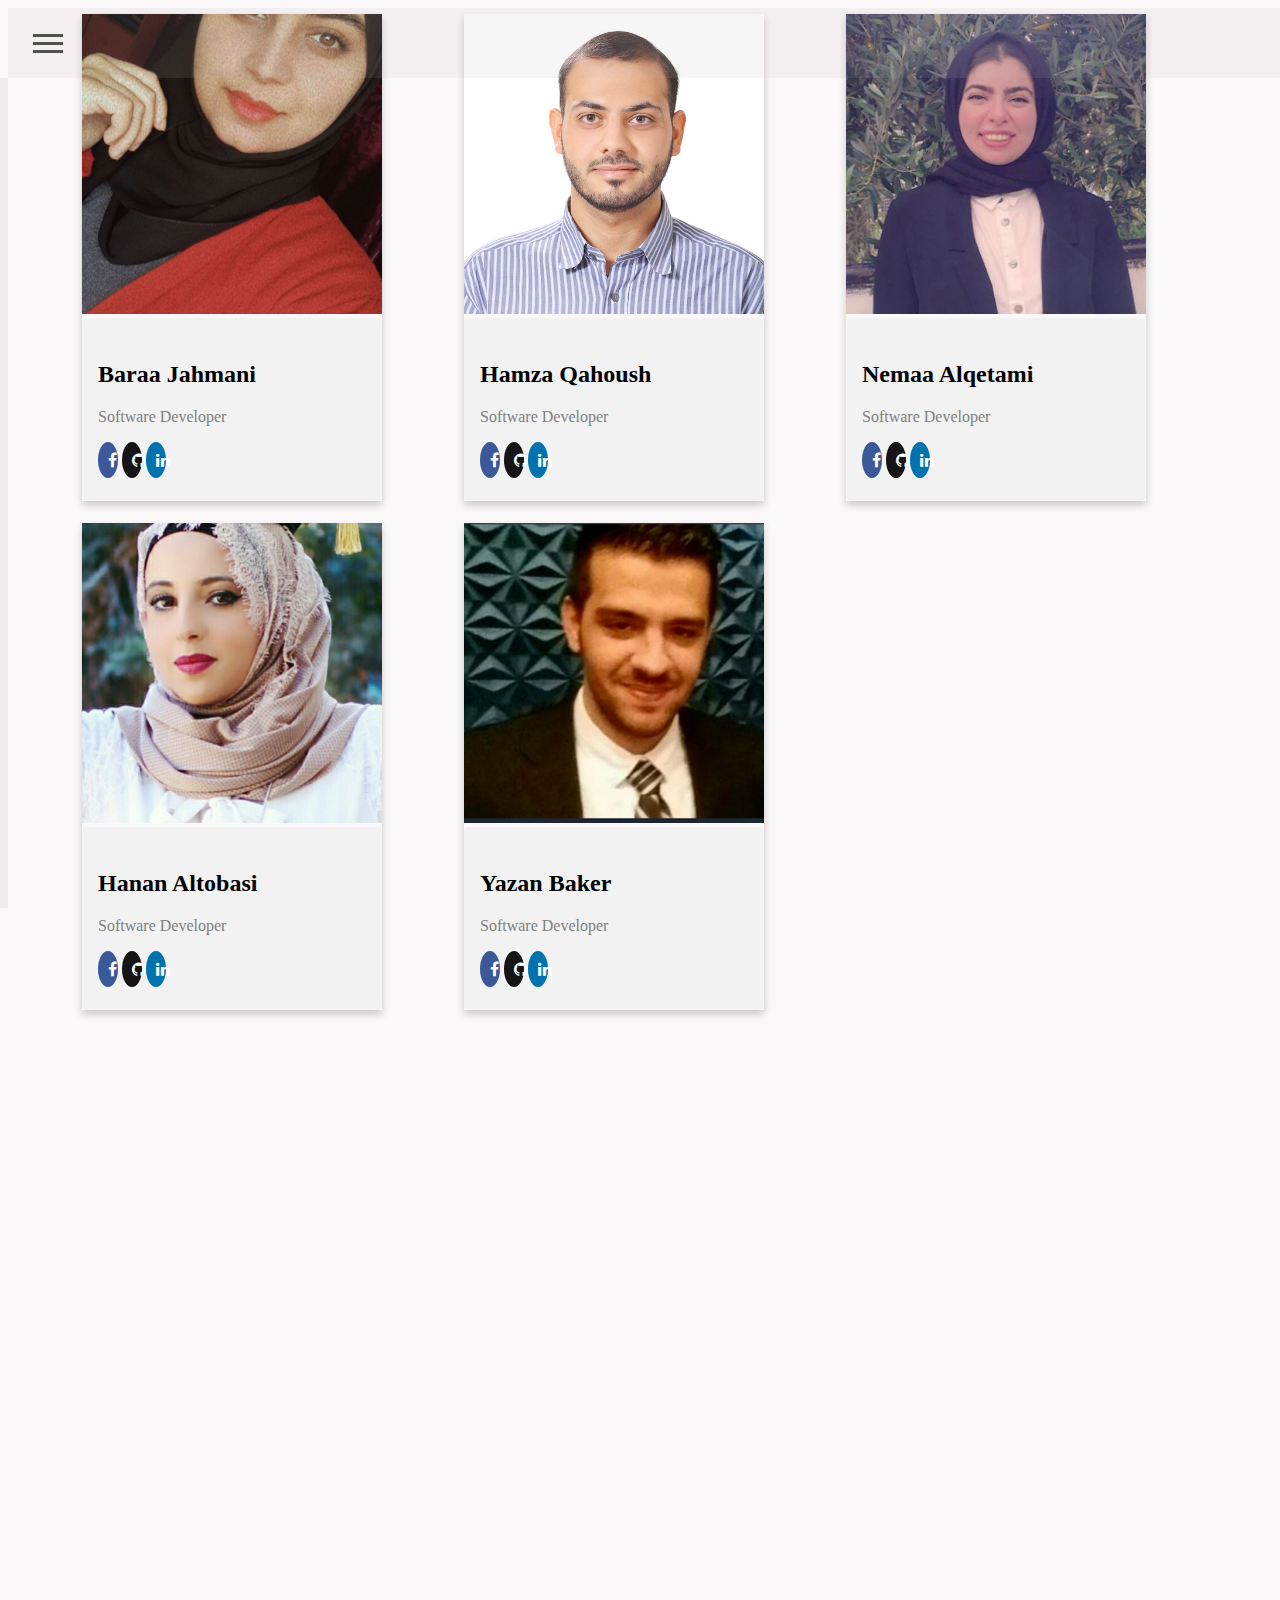
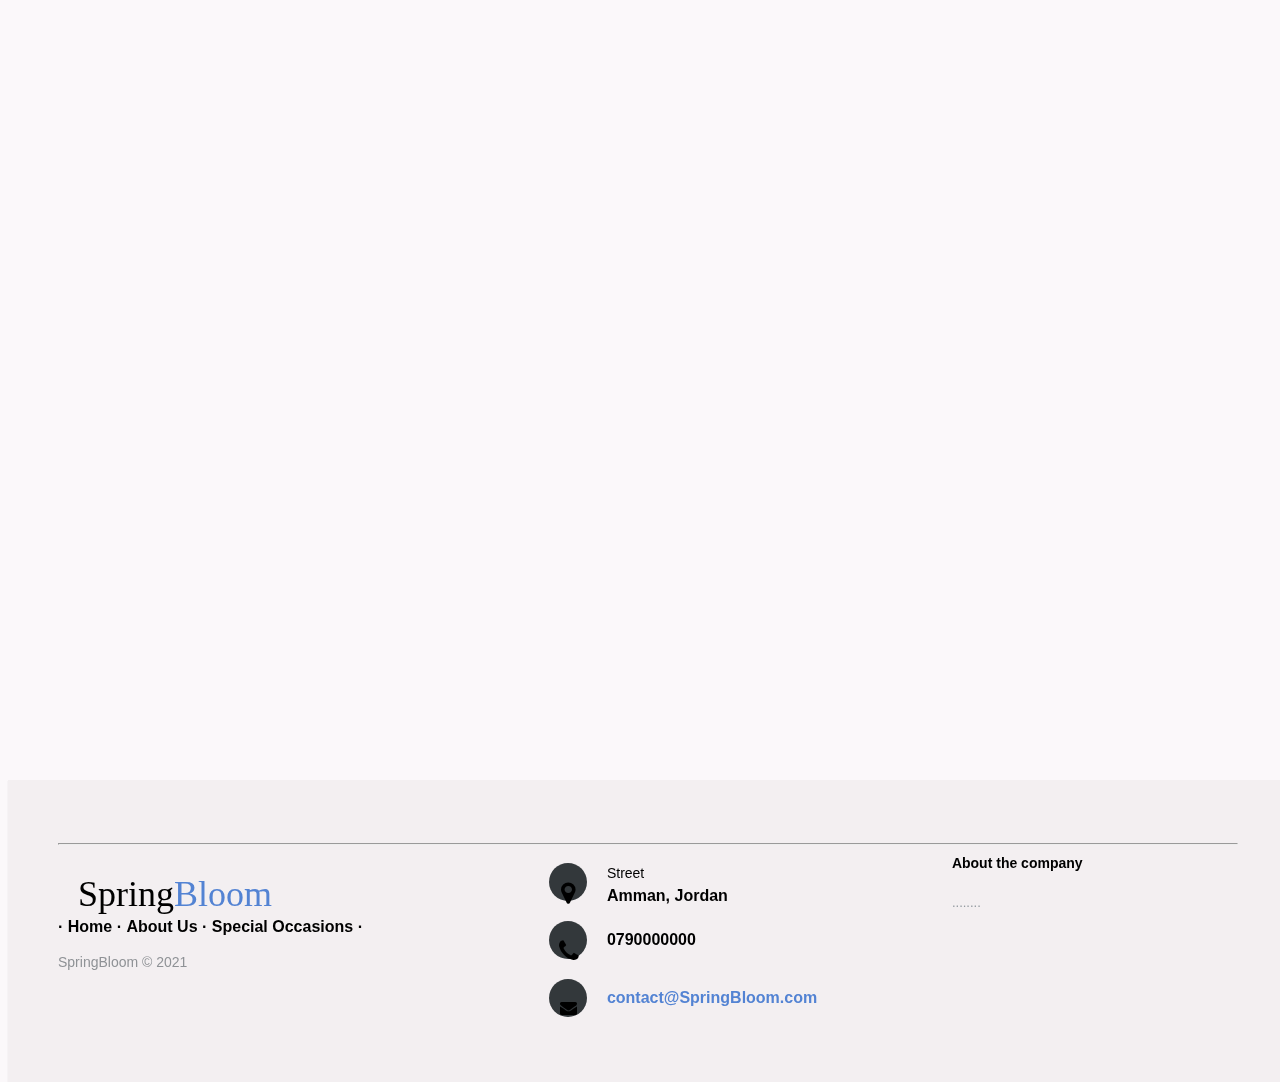
==== aboutUs.html @ 68da318e "aboutus" ====
<!DOCTYPE html>
<html lang="en">
<head>
    <meta charset="UTF-8">
    <meta http-equiv="X-UA-Compatible" content="IE=edge">
    <meta name="viewport" content="width=device-width, initial-scale=1.0">
    <link rel="stylesheet" href="./css/styles.css">
    <link rel="stylesheet" href="https://cdnjs.cloudflare.com/ajax/libs/font-awesome/4.7.0/css/font-awesome.min.css">
    <title>About Us</title>
</head>
<body>
    <header>
        <a href="">
    
      <i class="icon ion-md-cart" > </i><span>Cart</span>
                   
    
        </a>
       
             
           
              
     
                 
               
      
        </header>
        <nav>
    
            <div id="nav-container">
    
                <div class="button" tabindex="0">
                    <span class="icon-bar"></span>
                    <span class="icon-bar"></span>
                    <span class="icon-bar"></span>
                </div>
                <div id="nav-content" tabindex="0">
                    <ul>
                        <li><a href="#">Home</a></li>
                   
                        <li><a href="">About Us</a></li>
                
                        <li><a href="">Special Occasions</a></li>
                        
                        <!-- <li><a href="">Cart</a></li> -->
                      
                        <li class="small"><a href="">SignUp</a><a href="">LogIn</a></li>
                    </ul>
                </div>
    
        </nav>


     
    

    <div class="row">
        <div class="column">
          <div class="card">
            <img src="./img/team-1-2.jpg" alt="Baraa Jahmani" style="width:100%">
            <div class="container">
              <h2>Baraa Jahmani</h2>
              <p class="title">Software Developer</p>
              <a href="#" class="fa fa-facebook"></a>
              <a href="https://github.com/baraarami" class="fa fa-github"></a>
              <a href="#" class="fa fa-linkedin"></a>
            </div>
          </div>
        </div>
      
        <div class="column">
          <div class="card">
            <img src="/img/team-1-1.jpg" alt="Hamza Qahoush" style="width:100%">
            <div class="container">
              <h2>Hamza Qahoush</h2>
              <p class="title">Software Developer</p>
              <a href="#" class="fa fa-facebook"></a>
              <a href="https://github.com/HamzaQahoush" class="fa fa-github"></a>
              <a href="https://www.linkedin.com/in/hamza-qahoush-369489113/" class="fa fa-linkedin"></a>
            </div>
          </div>
        </div>
      
        <div class="column">
          <div class="card">
            <img src="./img/team-1-3.jpg" alt="Nemaa Alqetami" style="width:100%">
            <div class="container">
              <h2>Nemaa Alqetami</h2>
              <p class="title">Software Developer</p>
              <a href="#" class="fa fa-facebook"></a>
              <a href="https://github.com/nemaaalqetami" class="fa fa-github"></a>
              <a href="#" class="fa fa-linkedin"></a>
            </div>
          </div>
        </div>
      </div>
      <div class="column">
        <div class="card">
          <img src="./img/team-1-4.jpg" alt="Hanan Altobasi" style="width:100%">
          <div class="container">
            <h2>Hanan Altobasi</h2>
            <p class="title">Software Developer</p>
            <a href="#" class="fa fa-facebook"></a>
            <a href="https://github.com/HananAltobasi" class="fa fa-github"></a>
            <a href="#" class="fa fa-linkedin"></a>
          </div>
        </div>
      </div>
    </div>
    <div class="column">
        <div class="card">
          <img src="./img/yzn.png" alt="Yazan Baker" style="width:100%">
          <div class="container">
            <h2>Yazan Baker</h2>
            <p class="title">Software Developer</p>
            <a href="#" class="fa fa-facebook"></a>
            <a href="https://github.com/yazanbaker94" class="fa fa-github"></a>
            <a href="#" class="fa fa-linkedin"></a>
          </div>
        </div>
      </div>
    </div>





</body>



<footer class="footer-distributed">
    <hr>
    <div class="footer-left">

        <h3>Spring<span>Bloom</span></h3>

        <p class="footer-links">
            ·
            <a href="#">Home</a>
            ·
            <a href="">About Us</a>
            ·
            <a href="#">Special Occasions</a>
            ·
            <!-- <a href="#">Cart</a> -->


        </p>

        <p class="footer-company-name">SpringBloom &copy; 2021</p>
    </div>

    <div class="footer-center">

        <div>
            <i class="fa fa-map-marker"></i>
            <p><span>Street</span> Amman, Jordan</p>
        </div>

        <div>
            <i class="fa fa-phone"></i>
            <p>0790000000</p>
        </div>

        <div>
            <i class="fa fa-envelope"></i>
            <p><a href="mailto:support@company.com">contact@SpringBloom.com</a></p>
        </div>

    </div>

    <div class="footer-right">

        <p class="footer-company-about">
            <span>About the company</span>
        ........
        </p>
    
    
    </div>

 </footer> 
<script src="./js/app.js"></script>
</html>
---- css/styles.css ----
/* ---------------------------------------------- start of  CSS in ceremony for sliding images by Hamza   */
*{
    box-sizing: border-box;
}

.slide-container{
margin-left:300px ;
position:relative;

  


}
.slider-images {
  
    height: 500px;
    border: 1px solid black;
    border-radius: 20px;
}


/* ****************************************************************************
Fade out option  */


  .slide-container {
    animation: slide-container ease-out 3s;
    -webkit-animation: slide-container ease-out 3s;
    -moz-animation: slide-container ease-out 3s;
    
  }
  @keyframes slide-container {
    0% {
      opacity:0;
    }
    100% {
      opacity:1;
    }
  }
  
  @-moz-keyframes slide-container {
    0% {
      opacity:1;
    }
    100% {
      opacity:0;
    }
  }
  
  @-webkit-keyframes slide-container {
    0% {
      opacity:0;
    }
    100% {
      opacity:1;
    }
  }
  
 /* ---------------------------------------------- end of  CSS in ceremony for sliding images by Hamza   */


 /* Style inputs */
input[type=text], select, textarea {
    width: 100%;
    padding: 12px;
    border: 1px solid #ccc;
    margin-top: 6px;
    margin-bottom: 16px;
    resize: vertical;
  }
  
  input[type=submit] {
    background-color: #4CAF50;
    color: white;
    padding: 12px 20px;
    border: none;
    cursor: pointer;
  }
  
  input[type=submit]:hover {
    background-color: #45a049;
  }
  
  /* Style the container/contact section */
  .container {
    border-radius: 5px;
    background-color: #f2f2f2;
    padding: 10px;
  }
  
  /* Create two columns that float next to eachother */
  .column {
    float: left;
    width: 50%;
    margin-top: 6px;
    padding: 20px;
  }
  
  /* Clear floats after the columns */
  .row:after {
    content: "";
    display: table;
    clear: both;
  }
  
  /* Responsive layout - when the screen is less than 600px wide, make the two columns stack on top of each other instead of next to each other */
  @media screen and (max-width: 600px) {
    .column, input[type=submit] {
      width: 100%;
      margin-top: 0;
    }
  }

  .imgContact{
      width:580px;
      height: 300px;
      border: 1.5px solid rgb(55, 55, 58);
      border-radius: 20px;
      transition: transform 0.3s ease;
      transform: translateX(0px);
  }
  .imgContact:hover{
    transform: translate(50px ,30px);
  }
=======
#Coverh1{
margin-top: 500px;
margin-left: 50px;
font-size:50px;
font-family: Arial, Helvetica, sans-serif;
}
#CoverP1{
font-size:27px;
margin-left: 90px;
width: 560px;
font-family: cursive;
}
#CoverIgon{
    margin-left:1000px;
    
}
#CoverNav{
    position: relative;
    bottom: 80px;
}
#CoverButton:hover {background-color: #eea5c1;}

#CoverButton{
display: inline-block;
border-radius: 10px;
background-color: #fdfcfb;
border: none;
color: #1a1818;
text-align: center;
font-size: 28px;
padding: 20px;
width: 200px;
transition: all 0.5s;
cursor: pointer;
margin: 5px;
margin-left: 1000px;
position: relative;
bottom:100px ;
}
#CoverButton span{
cursor: pointer;
display: inline-block;
position: relative;
transition: 0.5s;
}
#CoverButton span::after{
content: '\00bb';
position: absolute;
opacity: 0;
top: 0;
right: -20px;
transition: 0.5s;
}
#CoverButton:hover span{
padding-right: 25px;
}
#CoverButton:hover span:after{
opacity: 1;
right: 0;
}

*{
    box-sizing: border-box;
   
}
/* 
body{
    background-color: rgb(235, 180, 235);
    margin: 0;
    padding: 0;
    height: 100vh;
    display: flex;
    justify-content: center;
    align-items: center;

} */

/* header and footer */


header {
    display: flex;
    position: fixed;
    width: 100%;
    height: 70px; 
      background-color: rgba(189, 185, 185, 0.12);
    justify-content: center;
    align-items: center;
  }
header a i{
 color:  rgb(83, 80, 80) ;
 display: inline-block;
   
   position: relative;
  left: 740px;
  font-weight: bold;
  
}

header a span{
  color:  rgb(83, 80, 80) ;
 
    
    position: relative;
   left: 690px;
  font-weight: bold;
   
 }
  .mySlides {
      display:none;
    }
 #nav-container {
    position: fixed;
    height: 100vh;
    width: 100%;
    pointer-events: none;
  } 
 
  /* #nav-container * {
    visibility: visible;
  } */
  .button {
     position: relative;
    display: flex;
    flex-direction: column;
    justify-content: center;
    height: 70px;
    width: 30px;
    cursor: pointer;
    pointer-events: auto;
    margin-left: 25px;
    

  }
  .icon-bar {
    display: block;
    width: 100%;
    height: 3px;
    background: rgb(83, 80, 80);
    transition: .3s;
  }
  .icon-bar + .icon-bar {
    margin-top: 5px;
  } 
  
  #nav-container:focus-within .button {
    pointer-events: none;
  } 
  #nav-container:focus-within .icon-bar:nth-of-type(1) {
    transform: translate3d(0,8px,0) rotate(45deg);
  } 
  #nav-container:focus-within .icon-bar:nth-of-type(2) {
    opacity: 0;
  }
  #nav-container:focus-within .icon-bar:nth-of-type(3) {
    transform: translate3d(0,-8px,0) rotate(-45deg);
  }
  
  #nav-content {
    margin-top: 70px;
    padding: 20px;
    width: 90%;
    max-width: 300px;
    position: absolute;
    top: 0;
    left: 0;
    height: calc(100% - 70px);
    background: #ececec;
    pointer-events: auto;
    transform: translateX(-100%);
    transition: transform .3s;
    will-change: transform;
    
  }
  
  #nav-content ul {
    height: 100%;
    display: flex;
    flex-direction: column;
    padding: 0;
    list-style: none;
  }
  
  #nav-content li a {
    padding: 10px 5px;
    display: block;
    text-transform: uppercase;
    transition: color .1s;
  }
  
  #nav-content li a:hover {
    color: #BF7497;
  }
  a:link {
    text-decoration: none;
    outline: 0;
  }
  
  a {
    color: currentColor;
    transition: .2s ease-in-out;
  }
 
/* This is for li in the bottom */
   #nav-content li:not(.small) + .small {
    margin-top: 200px;
  }
   
  .small {
    display: flex;
    align-self: center;
  }
  
  .small a {
    font-size: 12px;
    font-weight: 400;
    color: #888;
    margin-left: 15px;
  } 
 
  #nav-container:focus-within #nav-content {
    transform: none;
  }

  

 
   footer{
    position: absolute;
    top: 2300px;
  }
  
  .footer-distributed{
    background-color: rgba(189, 185, 185, 0.12);
    box-shadow: 0 1px 1px 0 rgba(0, 0, 0, 0.12);
    box-sizing: border-box;
    width: 100%;
    text-align: left;
    font: bold 16px sans-serif;
    padding: 55px 50px;
    margin-top: 80px;
  }
   
  .footer-distributed .footer-left,
  .footer-distributed .footer-center,
  .footer-distributed .footer-right{
    display: inline-block;
    vertical-align: top;
  }
   
  .footer-distributed .footer-left{
    width: 40%;
  }
   
  .footer-distributed h3{
    color:  black;
    font: normal 36px 'Cookie', cursive;
    margin: 0;
  }
   
  .footer-distributed h3 span{
    color:  #5383d3;
  }
   
   
  .footer-distributed .footer-links{
    color: black;
    margin: 20px 0 12px;
    padding: 0;
  }
   
  .footer-distributed .footer-links a{
    display:inline-block;
    line-height: 1.8;
    text-decoration: none;
    color:  inherit;
  }
   
  .footer-distributed .footer-company-name{
    color:  #8f9296;
    font-size: 14px;
    font-weight: normal;
    margin: 0;
  }
   
   
  .footer-distributed .footer-center{
    width: 35%;
  }
   
  .footer-distributed .footer-center i{
    background-color:  #33383b;
    color:black;
    font-size: 25px;
    width: 38px;
    height: 38px;
    border-radius: 50%;
    text-align: center;
    line-height: 42px;
    margin: 10px 15px;
    vertical-align: middle;
  }
   
  .footer-distributed .footer-center i.fa-envelope{
    font-size: 17px;
    line-height: 38px;
  }
   
  .footer-distributed .footer-center p{
    display: inline-block;
    color:black;
    vertical-align: middle;
    margin:0;
  }
   
  .footer-distributed .footer-center p span{
    display:block;
    font-weight: normal;
    font-size:14px;
    line-height:2;
  }
   
  .footer-distributed .footer-center p a{
    color:  #5383d3;
    text-decoration: none;;
  }
   
  .footer-distributed .footer-right{
    width: 20%;
  }
   
  .footer-distributed .footer-company-about{
    line-height: 20px;
    color:  #92999f;
    font-size: 13px;
    font-weight: normal;
    margin: 0;
  }
   
  .footer-distributed .footer-company-about span{
    display: block;
    color:  black;
    font-size: 14px;
    font-weight: bold;
    margin-bottom: 20px;
  }
   
   .footer-distributed .footer-icons{
    margin-top: 25px;
  }
    
   .footer-distributed .footer-icons a{
    display: inline-block;
    width: 35px;
    height: 35px;
    cursor: pointer;
    background-color:  #000000;
    border-radius: 2px;
    font-size: 20px;
    color: #ffffff;
    text-align: center;
    line-height: 35px;
    margin-right: 3px;
    margin-bottom: 5px;
  }  
  
   
   @media (max-width: 880px) {
   
    .footer-distributed{
      font: bold 14px sans-serif;
    
    }
   
    .footer-distributed .footer-left,
    .footer-distributed .footer-center,
    .footer-distributed .footer-right{
      display: block;
      width: 100%;
      margin-bottom: 40px;
      text-align: center;
    
    }
   
    .footer-distributed .footer-center i{
      margin-left: 0;
    }
   
   
   } 




/* slider and images  */
body{
    background-color: rgba(250, 246, 248, 0.733);
    
}
.slider{
    width: 1000px;
    overflow: hidden;
    height: 800px;
    width: 70%;
    border-radius: 90px;
    overflow: hidden;
    margin: 0px auto;
    padding:40px;
}

#img1{
    width: 90%;
    height: 800px;
    padding: 40px;

}
#img2{
    width: 80%;
    height: 800px;
   padding: 40px;
}
#img3{
    width: 80%;
    height: 800px;
 padding: 40px;
}
#img4{
    width: 80%;
    height: 600px;
   padding: 40px;
}

.slides{
    width: 500%;
    height: 500px;
    display: flex;
}

.slides input{
    display: none;

}

.slide {
    width: 20%;
    transition: 3s;
}

#imagesection{
 display: inline-block;
}
main image{
    padding: 100px;
    width: 600px;
    margin-top: 30px;
    margin: 0px auto;
    display: inline-block;
    
}
#firstImge{
    width: 500px;
    height: 500px;
    padding: 20px;
}
h3{
    padding: 20px;
    height: 10px;
}
#secImge{
    width: 500px;
    height: 500px;
    padding: 20px;
    position: relative;
    bottom: 650px;
    left: 600px;
}
#p3{
    height: 10px;
    position: relative;
    bottom: 650px;
    left: 600px;
}
.add-cart2 {
    position: relative;
    bottom: 650px;
    left: 600px;
}
#thirdImge{
    width: 500px;
    height: 500px;
    padding: 20px;
    position: relative;
    bottom: 1300px;
    left: 1200px;
}
#p4{
    position: relative;
    bottom: 1300px;
    left: 1200px;
}
.add-cart3{
    position: relative;
    bottom: 1300px;
    left: 1200px;  
}
#fourthImge{
    width: 500px;
    height: 500px;
    padding: 20px;
    position: relative; 
    bottom: 1200px;
}
#p5{
    position: relative; 
    bottom: 1200px;  
}
.add-cart4{
    position: relative; 
    bottom: 1200px;
}
#fivthImge{
    width: 500px;
    height: 500px;
    padding: 20px;
    position: relative; 
    bottom: 1860px;
    left: 600px ;
}
#p6{
    position: relative; 
    bottom: 1860px;
    left: 600px ;
}
.add-cart5{
    position: relative; 
    bottom: 1860px;
    left: 600px ;
}
#sexthImge{
    width: 500px;
    height: 500px;
    padding: 20px;
    position: relative; 
    bottom: 2500px;
    left: 1200px ;
}
#p7{
    position: relative; 
    bottom: 2500px;
    left: 1200px ;
}
.add-cart6{
    position: relative; 
    bottom: 2500px;
    left: 1200px ;
}
.navigation-manual{
position:absolute;
width: 1000px;  /*controle the chick points */
margin-top: -40px;
display: flex;
justify-content: center;
}


.manual-btn{
    border: 5px solid black;
    padding: 7px;
    border-radius: 40px;
    cursor: pointer;
    transition: 1s;
    margin-left: 100px;
    margin-top: 200px;
}

.manual-btn:not(:last-child){
    margin-right: 40px;
}

.manual-btn:hover{
    background-color: white;
    margin-left: 100px;
}

#radio1:checked ~ .first{
    margin-left: 0;
}
#radio2:checked ~ .first{
    margin-left: -20%;
}
#radio3:checked ~ .first{
    margin-left: -40%;
}
#radio4:checked ~ .first{
    margin-left: -60%;
}
#radio5:checked ~ .first{
    margin-left: -80%;
}
#radio6:checked ~ .first{
    margin-left: -100%;
}
#radio7:checked ~ .first{
    margin-left: 0;
}







/* YAZAN PART - THE ABOUT US STYLING */

/* Three columns side by side */
.column {
  float: left;
  width: 25%;
  margin-bottom: 16px;
  margin-left: 66px;
  padding: 0 8px;
}

/* Display the columns below each other instead of side by side on small screens */
@media screen and (max-width: 650px) {
  .column {
    width: 100%;
    display: block;
  }
}

/* Add some shadows to create a card effect */
.card {
  box-shadow: 0 4px 8px 0 rgba(0, 0, 0, 0.2);
}

/* Some left and right padding inside the container */
.container {
  padding: 23px 16px;
}

/* Clear floats */
.container::after, .row::after {
  content: "";
  clear: both;
  display: table;
}

.title {
  color: grey;
}

.fa {
  padding: 10px;
  font-size: 30px;
  width: 20px;
  text-align: center;
  text-decoration: none;
  border-radius: 50%;
}

/* Add a hover effect if you want */
.fa:hover {
  opacity: 0.7;
}

/* Set a specific color for each brand */

/* Facebook */
.fa-facebook {
  background: #3B5998;
  color: white;
}

/* Twitter */
.fa-github {
  background: #161414;
  color: white;
}

.fa-linkedin {
  background: #0072ae;
  color: white;
}
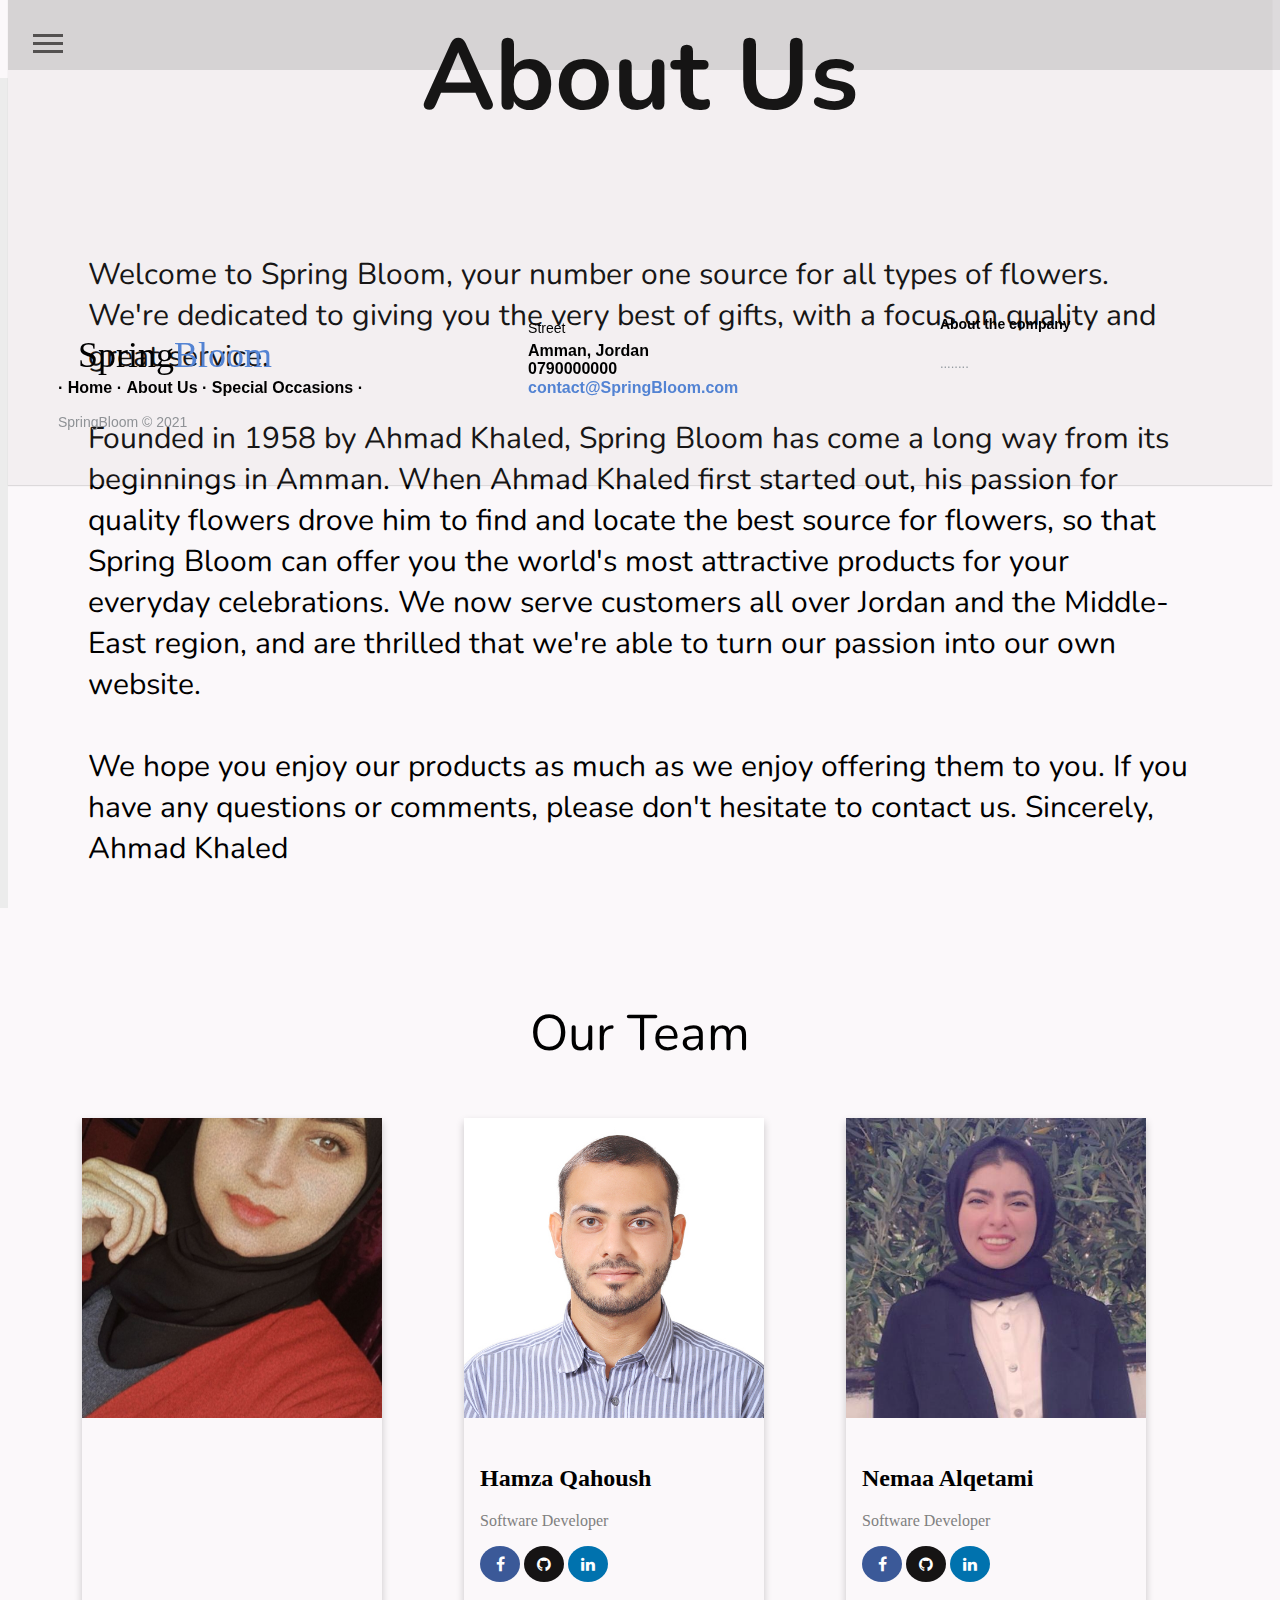
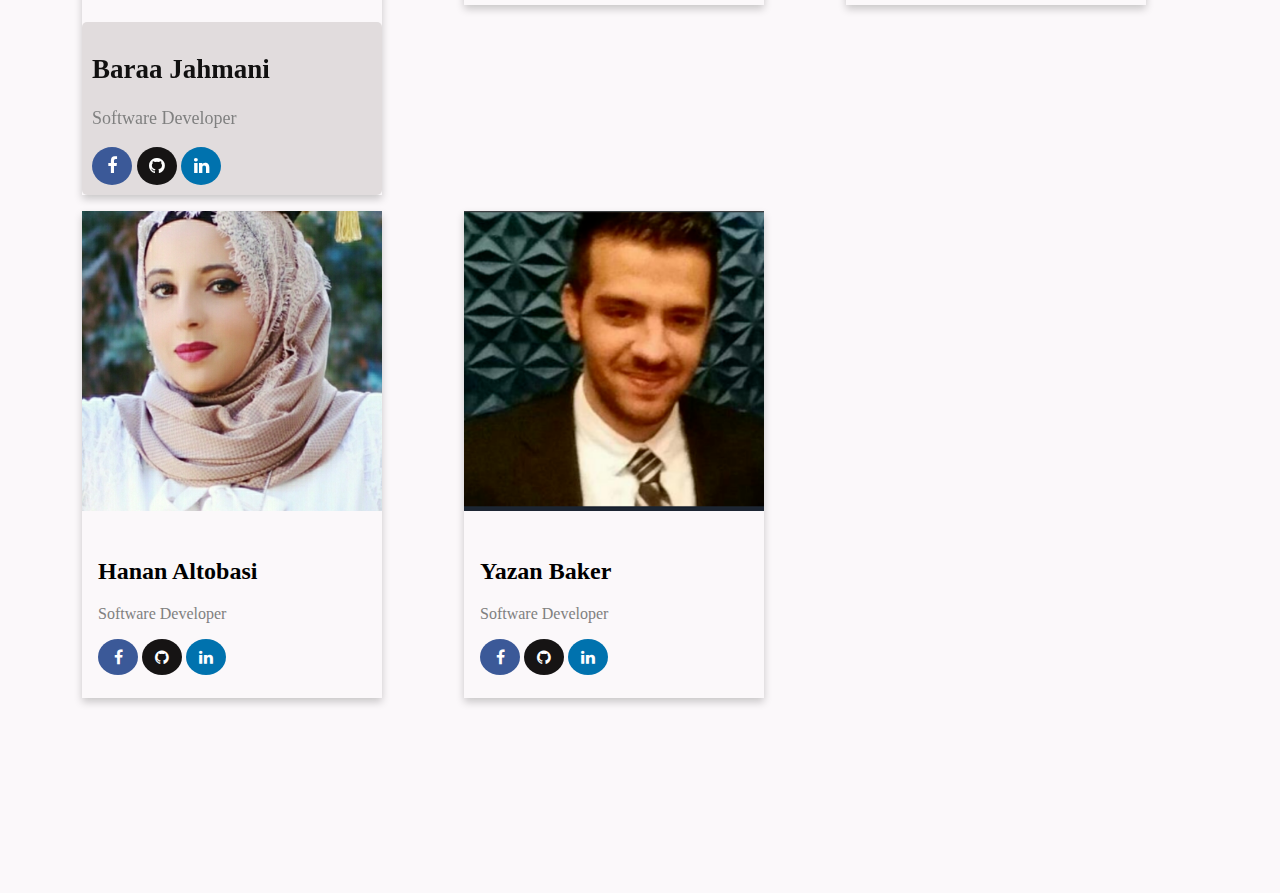
==== commit 419b458d: "fixed ceremony and styles and about us" ====
--- a/aboutUs.html
+++ b/aboutUs.html
@@ -7,24 +7,23 @@
     <link rel="stylesheet" href="./css/styles.css">
     <link rel="stylesheet" href="https://cdnjs.cloudflare.com/ajax/libs/font-awesome/4.7.0/css/font-awesome.min.css">
     <title>About Us</title>
+    <link rel="preconnect" href="https://fonts.gstatic.com">
+    <link href="https://fonts.googleapis.com/css2?family=Nunito:wght@200&family=Syne+Mono&display=swap" rel="stylesheet">
 </head>
-<body>
+ 
+ 
+ 
+<body >
     <header>
         <a href="">
     
-      <i class="icon ion-md-cart" > </i><span>Cart</span>
-                   
+      <i class="icon ion-md-cart" > </i><span>Cart</span>          
     
         </a>
-       
-             
-           
-              
-     
-                 
-               
-      
+ 
         </header>
+        
+        
         <nav>
     
             <div id="nav-container">
@@ -49,18 +48,34 @@
                 </div>
     
         </nav>
-
-
+ 
      
-    
-
-    <div class="row">
-        <div class="column">
-          <div class="card">
+   <section>
+    <h1 id='aboutus-heading' style='font-size: 100px;'>About Us</h1>
+   </section>
+ 
+   <section>
+     <p id='intro-aboutus' style="font-size: 30px;">Welcome to Spring Bloom, your number one source for all types of flowers. We're dedicated to giving you the very best of gifts, with a focus on quality and great service.<br><br>
+ 
+ 
+      Founded in 1958 by Ahmad Khaled, Spring Bloom has come a long way from its beginnings in Amman. When Ahmad Khaled first started out, his passion for quality flowers drove him to find and locate the best source for flowers, so that Spring Bloom can offer you the world's most attractive products for your everyday celebrations. We now serve customers all over Jordan and the Middle-East region, and are thrilled that we're able to turn our passion into our own website.<br><br>
+      
+      
+      We hope you enjoy our products as much as we enjoy offering them to you. If you have any questions or comments, please don't hesitate to contact us.
+      
+      
+      Sincerely,
+      
+      Ahmad Khaled</p>
+   </section>
+   <p id='our-team-heading' style="font-size: 50px;">Our Team</p>
+    <div class="rowYzn">
+        <div class="columnYzn">
+          <div class="cardYzn">
             <img src="./img/team-1-2.jpg" alt="Baraa Jahmani" style="width:100%">
             <div class="container">
               <h2>Baraa Jahmani</h2>
-              <p class="title">Software Developer</p>
+              <p class="titleYzn">Software Developer</p>
               <a href="#" class="fa fa-facebook"></a>
               <a href="https://github.com/baraarami" class="fa fa-github"></a>
               <a href="#" class="fa fa-linkedin"></a>
@@ -68,12 +83,12 @@
           </div>
         </div>
       
-        <div class="column">
-          <div class="card">
+        <div class="columnYzn">
+          <div class="cardYzn">
             <img src="/img/team-1-1.jpg" alt="Hamza Qahoush" style="width:100%">
-            <div class="container">
+            <div class="containerYzn">
               <h2>Hamza Qahoush</h2>
-              <p class="title">Software Developer</p>
+              <p class="titleYzn">Software Developer</p>
               <a href="#" class="fa fa-facebook"></a>
               <a href="https://github.com/HamzaQahoush" class="fa fa-github"></a>
               <a href="https://www.linkedin.com/in/hamza-qahoush-369489113/" class="fa fa-linkedin"></a>
@@ -81,12 +96,12 @@
           </div>
         </div>
       
-        <div class="column">
-          <div class="card">
+        <div class="columnYzn">
+          <div class="cardYzn">
             <img src="./img/team-1-3.jpg" alt="Nemaa Alqetami" style="width:100%">
-            <div class="container">
+            <div class="containerYzn">
               <h2>Nemaa Alqetami</h2>
-              <p class="title">Software Developer</p>
+              <p class="titleYzn">Software Developer</p>
               <a href="#" class="fa fa-facebook"></a>
               <a href="https://github.com/nemaaalqetami" class="fa fa-github"></a>
               <a href="#" class="fa fa-linkedin"></a>
@@ -94,12 +109,12 @@
           </div>
         </div>
       </div>
-      <div class="column">
-        <div class="card">
+      <div class="columnYzn">
+        <div class="cardYzn">
           <img src="./img/team-1-4.jpg" alt="Hanan Altobasi" style="width:100%">
-          <div class="container">
+          <div class="containerYzn">
             <h2>Hanan Altobasi</h2>
-            <p class="title">Software Developer</p>
+            <p class="titleYzn">Software Developer</p>
             <a href="#" class="fa fa-facebook"></a>
             <a href="https://github.com/HananAltobasi" class="fa fa-github"></a>
             <a href="#" class="fa fa-linkedin"></a>
@@ -107,12 +122,12 @@
         </div>
       </div>
     </div>
-    <div class="column">
-        <div class="card">
+    <div class="columnYzn">
+        <div class="cardYzn">
           <img src="./img/yzn.png" alt="Yazan Baker" style="width:100%">
-          <div class="container">
+          <div class="containerYzn">
             <h2>Yazan Baker</h2>
-            <p class="title">Software Developer</p>
+            <p class="titleYzn">Software Developer</p>
             <a href="#" class="fa fa-facebook"></a>
             <a href="https://github.com/yazanbaker94" class="fa fa-github"></a>
             <a href="#" class="fa fa-linkedin"></a>
@@ -120,21 +135,21 @@
         </div>
       </div>
     </div>
-
-
-
-
-
+ 
+ 
+ 
+ 
+ 
 </body>
-
-
-
+ 
+ 
+ 
 <footer class="footer-distributed">
     <hr>
     <div class="footer-left">
-
+ 
         <h3>Spring<span>Bloom</span></h3>
-
+ 
         <p class="footer-links">
             ·
             <a href="#">Home</a>
@@ -144,34 +159,34 @@
             <a href="#">Special Occasions</a>
             ·
             <!-- <a href="#">Cart</a> -->
-
-
+ 
+ 
         </p>
-
+ 
         <p class="footer-company-name">SpringBloom &copy; 2021</p>
     </div>
-
+ 
     <div class="footer-center">
-
+ 
         <div>
-            <i class="fa fa-map-marker"></i>
+         
+ 
             <p><span>Street</span> Amman, Jordan</p>
         </div>
-
+ 
         <div>
-            <i class="fa fa-phone"></i>
-            <p>0790000000</p>
-        </div>
-
+            <p >0790000000</p>
+        </div>
+ 
         <div>
-            <i class="fa fa-envelope"></i>
+           
             <p><a href="mailto:support@company.com">contact@SpringBloom.com</a></p>
         </div>
-
-    </div>
-
+ 
+    </div>
+ 
     <div class="footer-right">
-
+ 
         <p class="footer-company-about">
             <span>About the company</span>
         ........
@@ -179,7 +194,7 @@
     
     
     </div>
-
+ 
  </footer> 
 <script src="./js/app.js"></script>
-</html>+</html>
--- a/css/styles.css
+++ b/css/styles.css
@@ -1,23 +1,29 @@
+
 
 
  /* ---------------------------------------------- start of  CSS in ceremony for sliding images by Hamza   */
-*{
-    box-sizing: border-box;
+
+ *{
+  box-sizing: border-box;
+ 
 }
 
 .slide-container{
-margin-left:300px ;
+margin-left:700px ;
 position:relative;
-
+top: 80px;
   
 
 
 }
 .slider-images {
-  
-    height: 500px;
+  width: 80%;
+    height: 600px;
     border: 1px solid black;
     border-radius: 20px;
+    position: relative;
+    right: 200px;
+    top: 50px;
 }
 
 
@@ -26,6 +32,7 @@
 
 
   .slide-container {
+    top: 30px;
     animation: slide-container ease-out 3s;
     -webkit-animation: slide-container ease-out 3s;
     -moz-animation: slide-container ease-out 3s;
@@ -65,10 +72,13 @@
 input[type=text], select, textarea {
     width: 100%;
     padding: 12px;
-    border: 1px solid #ccc;
+    border: 1px solid rgb(204, 204, 204);
     margin-top: 6px;
     margin-bottom: 16px;
     resize: vertical;
+    color: rgb(85, 15, 15);
+    position: relative;
+    right: 500px;
   }
   
   input[type=submit] {
@@ -77,6 +87,9 @@
     padding: 12px 20px;
     border: none;
     cursor: pointer;
+    position: relative;
+    right: 500px;
+
   }
   
   input[type=submit]:hover {
@@ -86,8 +99,13 @@
   /* Style the container/contact section */
   .container {
     border-radius: 5px;
-    background-color: #f2f2f2;
+    background-color: #d1cccc9f;
     padding: 10px;
+    margin-top: 200px;
+    color: rgb(17, 16, 16);
+    position: relative;
+    font-size: large;
+  
   }
   
   /* Create two columns that float next to eachother */
@@ -96,6 +114,11 @@
     width: 50%;
     margin-top: 6px;
     padding: 20px;
+    position: relative;
+    left: 500px;
+    right: 500px;
+    color:rgb(12, 11, 11);
+  
   }
   
   /* Clear floats after the columns */
@@ -114,108 +137,120 @@
   }
 
   .imgContact{
-      width:580px;
-      height: 300px;
+      width:600px;
+      height: 400px;
       border: 1.5px solid rgb(55, 55, 58);
       border-radius: 20px;
       transition: transform 0.3s ease;
-      transform: translateX(0px);
-  }
-  .imgContact:hover{
+      /* transform: translateX(0px); */
+      position: relative;
+      right: 400px;
+
+  }
+  /* .imgContact:hover{
     transform: translate(50px ,30px);
-  }
-=======
+  } */
+
+/*------------------------------------------- style cover page (part hanan) ------------------------------*/
 #Coverh1{
-margin-top: 500px;
-margin-left: 50px;
-font-size:50px;
-font-family: Arial, Helvetica, sans-serif;
-}
-#CoverP1{
-font-size:27px;
-margin-left: 90px;
-width: 560px;
-font-family: cursive;
-}
-#CoverIgon{
-    margin-left:1000px;
-    
-}
-#CoverNav{
-    position: relative;
-    bottom: 80px;
-}
-#CoverButton:hover {background-color: #eea5c1;}
-
-#CoverButton{
-display: inline-block;
-border-radius: 10px;
-background-color: #fdfcfb;
-border: none;
-color: #1a1818;
-text-align: center;
-font-size: 28px;
-padding: 20px;
-width: 200px;
-transition: all 0.5s;
-cursor: pointer;
-margin: 5px;
-margin-left: 1000px;
-position: relative;
-bottom:100px ;
-}
-#CoverButton span{
-cursor: pointer;
-display: inline-block;
-position: relative;
-transition: 0.5s;
-}
-#CoverButton span::after{
-content: '\00bb';
-position: absolute;
-opacity: 0;
-top: 0;
-right: -20px;
-transition: 0.5s;
-}
-#CoverButton:hover span{
-padding-right: 25px;
-}
-#CoverButton:hover span:after{
-opacity: 1;
-right: 0;
-}
-
-*{
-    box-sizing: border-box;
-   
-}
-/* 
-body{
-    background-color: rgb(235, 180, 235);
-    margin: 0;
-    padding: 0;
-    height: 100vh;
-    display: flex;
-    justify-content: center;
-    align-items: center;
-
-} */
-
-/* header and footer */
-
+  margin-top: 500px;
+  margin-left: 50px;
+  font-size:55px;
+  text-shadow: 0 0 3px #f87b7b, 0 0 5px #fa515f, 0 0 5px #a8a8df;
+  font-family: 'Zilla Slab', serif;
+  }
+  #CoverP1{
+  font-size:30px;
+  margin-left: 90px;
+  width: 560px;
+  font-family: 'Berkshire Swash', cursive;
+  position: relative;
+  top:30px ;
+  text-shadow: 0 0 3px #f7afaf, 0 0 5px #a8a8df;
+  }
+  #CoverIgon{
+      margin-left:1035px;
+      
+  }
+  #CoverNav{
+      position: relative;
+      bottom: 80px;
+  }
+  #CoverButton:hover {background-color: #eea5c1;}
+  #CoverButton{
+  display: inline-block;
+  border-radius: 10px;
+  background-color: #fdfcfb;
+  border: none;
+  color: #1a1818;
+  text-align: center;
+  font-size: 28px;
+  padding: 20px;
+  width: 200px;
+  transition: all 0.5s;
+  cursor: pointer;
+  margin: 5px;
+  margin-left: 1000px;
+  position: relative;
+  bottom:100px ;
+  text-shadow: 2px 2px 5px red;
+  font-family: 'Zilla Slab', serif;
+  }
+  #CoverButton span{
+  cursor: pointer;
+  display: inline-block;
+  position: relative;
+  transition: 0.5s;
+  }
+  #CoverButton span::after{
+  content: '\00bb';
+  position: absolute;
+  opacity: 0;
+  top: 0;
+  right: -20px;
+  transition: 0.5s;
+  }
+  #CoverButton:hover span{
+  padding-right: 25px;
+  }
+  #CoverButton:hover span:after{
+  opacity: 1;
+  right: 0;
+  }
+  /* end style cover page (part hanan)*/
+
+
+
+/*---------------------------------- Nema'a part - header and footer ------------------------------*/
+
+
+
+.headerlogo{
+  color:  black;
+  font: normal 36px 'Cookie', cursive;
+  margin: 0;
+  position: relative;
+  right: 700px;
+  bottom: 30px;
+}
+.headerlogo span{
+  color:  #5383d3;
+}
 
 header {
+  z-index: 9;
+  top: 0;
     display: flex;
     position: fixed;
     width: 100%;
     height: 70px; 
-      background-color: rgba(189, 185, 185, 0.12);
+      background-color: rgba(5, 5, 5, 0.12);
     justify-content: center;
     align-items: center;
+    overflow:hidden;
   }
 header a i{
- color:  rgb(83, 80, 80) ;
+ color:  rgb(36, 34, 34) ;
  display: inline-block;
    
    position: relative;
@@ -225,7 +260,7 @@
 }
 
 header a span{
-  color:  rgb(83, 80, 80) ;
+  color:  rgb(31, 29, 29) ;
  
     
     position: relative;
@@ -352,172 +387,9 @@
   
 
  
-   footer{
-    position: absolute;
-    top: 2300px;
-  }
-  
-  .footer-distributed{
-    background-color: rgba(189, 185, 185, 0.12);
-    box-shadow: 0 1px 1px 0 rgba(0, 0, 0, 0.12);
-    box-sizing: border-box;
-    width: 100%;
-    text-align: left;
-    font: bold 16px sans-serif;
-    padding: 55px 50px;
-    margin-top: 80px;
-  }
-   
-  .footer-distributed .footer-left,
-  .footer-distributed .footer-center,
-  .footer-distributed .footer-right{
-    display: inline-block;
-    vertical-align: top;
-  }
-   
-  .footer-distributed .footer-left{
-    width: 40%;
-  }
-   
-  .footer-distributed h3{
-    color:  black;
-    font: normal 36px 'Cookie', cursive;
-    margin: 0;
-  }
-   
-  .footer-distributed h3 span{
-    color:  #5383d3;
-  }
-   
-   
-  .footer-distributed .footer-links{
-    color: black;
-    margin: 20px 0 12px;
-    padding: 0;
-  }
-   
-  .footer-distributed .footer-links a{
-    display:inline-block;
-    line-height: 1.8;
-    text-decoration: none;
-    color:  inherit;
-  }
-   
-  .footer-distributed .footer-company-name{
-    color:  #8f9296;
-    font-size: 14px;
-    font-weight: normal;
-    margin: 0;
-  }
-   
-   
-  .footer-distributed .footer-center{
-    width: 35%;
-  }
-   
-  .footer-distributed .footer-center i{
-    background-color:  #33383b;
-    color:black;
-    font-size: 25px;
-    width: 38px;
-    height: 38px;
-    border-radius: 50%;
-    text-align: center;
-    line-height: 42px;
-    margin: 10px 15px;
-    vertical-align: middle;
-  }
-   
-  .footer-distributed .footer-center i.fa-envelope{
-    font-size: 17px;
-    line-height: 38px;
-  }
-   
-  .footer-distributed .footer-center p{
-    display: inline-block;
-    color:black;
-    vertical-align: middle;
-    margin:0;
-  }
-   
-  .footer-distributed .footer-center p span{
-    display:block;
-    font-weight: normal;
-    font-size:14px;
-    line-height:2;
-  }
-   
-  .footer-distributed .footer-center p a{
-    color:  #5383d3;
-    text-decoration: none;;
-  }
-   
-  .footer-distributed .footer-right{
-    width: 20%;
-  }
-   
-  .footer-distributed .footer-company-about{
-    line-height: 20px;
-    color:  #92999f;
-    font-size: 13px;
-    font-weight: normal;
-    margin: 0;
-  }
-   
-  .footer-distributed .footer-company-about span{
-    display: block;
-    color:  black;
-    font-size: 14px;
-    font-weight: bold;
-    margin-bottom: 20px;
-  }
-   
-   .footer-distributed .footer-icons{
-    margin-top: 25px;
-  }
-    
-   .footer-distributed .footer-icons a{
-    display: inline-block;
-    width: 35px;
-    height: 35px;
-    cursor: pointer;
-    background-color:  #000000;
-    border-radius: 2px;
-    font-size: 20px;
-    color: #ffffff;
-    text-align: center;
-    line-height: 35px;
-    margin-right: 3px;
-    margin-bottom: 5px;
-  }  
-  
-   
-   @media (max-width: 880px) {
-   
-    .footer-distributed{
-      font: bold 14px sans-serif;
-    
-    }
-   
-    .footer-distributed .footer-left,
-    .footer-distributed .footer-center,
-    .footer-distributed .footer-right{
-      display: block;
-      width: 100%;
-      margin-bottom: 40px;
-      text-align: center;
-    
-    }
-   
-    .footer-distributed .footer-center i{
-      margin-left: 0;
-    }
-   
-   
-   } 
-
-
-
+
+
+/* ------------------------------ Bara'a part = THE HOME PAGE STAYL----------------------- */
 
 /* slider and images  */
 body{
@@ -527,34 +399,60 @@
 .slider{
     width: 1000px;
     overflow: hidden;
-    height: 800px;
-    width: 70%;
-    border-radius: 90px;
+    height: 700px;
+    width: 80%;
+    border-radius: 50px;
     overflow: hidden;
     margin: 0px auto;
     padding:40px;
+    /* background-color: #ecdddd; */
+    position: relative;
+    top: 100px;
+   
 }
 
 #img1{
-    width: 90%;
-    height: 800px;
-    padding: 40px;
-
+    width: 80%;
+    height: 630px;
+    padding: 10px;
+    position: relative;
+    left: 150px;
+    border-radius: 40px ;
+    border: solid #e67c85 10px ;
+    box-shadow: 0 10px 10px 0 rgba(230, 111, 170, 0.993);
 }
 #img2{
     width: 80%;
-    height: 800px;
+    height: 620px;
    padding: 40px;
+   position: relative;
+   top: 7px;
+   left: 150px;
+   border-radius: 40px ;
+   border: solid #e67c85 10px ;
+   box-shadow: 0 10px 10px 0 rgba(230, 111, 170, 0.993);
 }
 #img3{
     width: 80%;
-    height: 800px;
+    height: 620px;
  padding: 40px;
+ position: relative;
+ top: 10px;
+ left: 150px;
+ border-radius: 40px ;
+ border: solid #e67c85 10px ;
+ box-shadow: 0 10px 10px 0 rgba(230, 111, 170, 0.993);
 }
 #img4{
     width: 80%;
-    height: 600px;
+    height: 620px;
    padding: 40px;
+   position: relative;
+  top: 10px;
+   left: 150px;
+   border-radius: 40px ;
+   border: solid #e67c85 10px ;
+   box-shadow: 0 10px 10px 0 rgba(230, 111, 170, 0.993);
 }
 
 .slides{
@@ -573,9 +471,6 @@
     transition: 3s;
 }
 
-#imagesection{
- display: inline-block;
-}
 main image{
     padding: 100px;
     width: 600px;
@@ -583,115 +478,196 @@
     margin: 0px auto;
     display: inline-block;
     
-}
+    
+}
+
 #firstImge{
-    width: 500px;
-    height: 500px;
+    width: 20%;
+    height: 20%;
     padding: 20px;
+    position: relative;
+    left: 210px;
+    top: 130px;
+    border-radius: 50px;
+    box-shadow: 0 10px 10px 0 rgba(228, 105, 181, 0.993);
 }
 h3{
     padding: 20px;
     height: 10px;
 }
+#p1{
+  position: relative;
+  left: 210px;
+  top:132px;
+}
+.add-cart1{
+  position: relative;
+  top:90px;
+  left: 400px;
+  padding: 10px;
+  color: rgb(26, 25, 25);
+  font-weight: bolder;
+  background-color: #d488c1;
+  font-size:x-large;
+  border-radius: 50px;
+  border: solid 2px black;
+  box-shadow: 0 10px 10px 0 rgba(228, 105, 181, 0.993);
+}
 #secImge{
-    width: 500px;
-    height: 500px;
+    width: 20%;
+    height: 20%;
     padding: 20px;
     position: relative;
-    bottom: 650px;
-    left: 600px;
+    bottom: 430px;
+    left: 770px;
+    border-radius: 50px;
+    box-shadow: 0 10px 10px 0 rgba(228, 105, 181, 0.993);
 }
 #p3{
     height: 10px;
     position: relative;
-    bottom: 650px;
-    left: 600px;
+    bottom: 430px;
+    left: 770px;
 }
 .add-cart2 {
     position: relative;
-    bottom: 650px;
-    left: 600px;
+    bottom: 482px;
+    padding: 10px;
+    left: 1000px;
+    color: rgb(14, 13, 13);
+   font-weight: bolder;
+   background-color: #d488c1;
+   font-size:x-large;
+   border-radius: 50px;
+   border: black  2px solid;
+   box-shadow: 0 10px 10px 0 rgba(228, 105, 181, 0.993);
 }
 #thirdImge{
-    width: 500px;
-    height: 500px;
+    width: 20%;
+    height: 20%;
     padding: 20px;
     position: relative;
-    bottom: 1300px;
-    left: 1200px;
+    bottom: 1000px;
+    left: 1300px;
+    border-radius: 50px;
+    box-shadow: 0 10px 10px 0 rgba(228, 105, 181, 0.993);
 }
 #p4{
     position: relative;
-    bottom: 1300px;
-    left: 1200px;
+    bottom: 1000px;
+    left: 1300px;
 }
 .add-cart3{
     position: relative;
-    bottom: 1300px;
-    left: 1200px;  
+    bottom: 1050px;
+    left: 1500px;  
+    padding: 10px;
+    color: rgb(7, 7, 7);
+   font-weight: bolder;
+   background-color: #d488c1;
+   font-size:x-large;
+   border-radius: 50px;
+   border: solid 2px black;
+   box-shadow: 0 10px 10px 0 rgba(228, 105, 181, 0.993);
 }
 #fourthImge{
-    width: 500px;
-    height: 500px;
+    width: 20%;
+    height: 20%;
     padding: 20px;
     position: relative; 
-    bottom: 1200px;
+    bottom: 1000px;
+    left: 210px;
+    border-radius: 50px;
+    box-shadow: 0 10px 10px 0 rgba(228, 105, 181, 0.993);
 }
 #p5{
     position: relative; 
-    bottom: 1200px;  
+    bottom: 1000px;
+    left: 210px;  
 }
 .add-cart4{
     position: relative; 
-    bottom: 1200px;
+    bottom: 1040px;
+    padding: 10px;
+    left: 400px;
+    color: rgb(12, 12, 12);
+   font-weight: bolder;
+   background-color: #d488c1;
+   font-size:x-large;
+   border-radius: 50px;
+   border: solid 2px black;
+   box-shadow: 0 10px 10px 0 rgba(228, 105, 181, 0.993);
 }
 #fivthImge{
-    width: 500px;
-    height: 500px;
+    width: 20%;
+    height: 20%;
     padding: 20px;
     position: relative; 
-    bottom: 1860px;
-    left: 600px ;
+    bottom: 1560px;
+    left: 770px ;
+    border-radius: 50px;
+    box-shadow: 0 10px 10px 0 rgba(228, 105, 181, 0.993);
 }
 #p6{
     position: relative; 
-    bottom: 1860px;
-    left: 600px ;
+    bottom: 1560px;
+    left: 770px ;
 }
 .add-cart5{
     position: relative; 
-    bottom: 1860px;
-    left: 600px ;
+    bottom: 1611px;
+    padding: 10px;
+    left: 1000px ;
+    color: rgb(19, 18, 18);
+   font-weight: bolder;
+   background-color: #d488c1;
+   font-size:x-large;
+   border-radius: 50px;
+   border: black 2px solid;
+   box-shadow: 0 10px 10px 0 rgba(228, 105, 181, 0.993);
 }
 #sexthImge{
-    width: 500px;
-    height: 500px;
+    width: 20%;
+    height: 20%;
     padding: 20px;
     position: relative; 
-    bottom: 2500px;
-    left: 1200px ;
+    bottom: 2130px;
+    left: 1300px ;
+    border-radius: 50px;
+    box-shadow: 0 10px 10px 0 rgba(228, 105, 181, 0.993);
 }
 #p7{
     position: relative; 
-    bottom: 2500px;
-    left: 1200px ;
+    bottom: 2130px;
+    left: 1300px ;
 }
 .add-cart6{
     position: relative; 
-    bottom: 2500px;
-    left: 1200px ;
-}
+    bottom: 2180px;
+    left: 1500px ;
+    padding: 10px;
+    color: rgb(0, 0, 0);
+   font-weight: bolder;
+   background-color: #d488c1;
+   font-size:x-large;
+   border-radius: 50px;
+   border: solid 2px black;
+   box-shadow: 0 10px 10px 0 rgba(228, 105, 181, 0.993);
+}
+
+
 .navigation-manual{
 position:absolute;
-width: 1000px;  /*controle the chick points */
+width: 1300px;  /*controle the chick points */
 margin-top: -40px;
 display: flex;
+bottom: 2px;
 justify-content: center;
 }
 
 
 .manual-btn{
-    border: 5px solid black;
+    border: 5px solid rgb(189, 37, 108);
     padding: 7px;
     border-radius: 40px;
     cursor: pointer;
@@ -721,91 +697,393 @@
 #radio4:checked ~ .first{
     margin-left: -60%;
 }
-#radio5:checked ~ .first{
-    margin-left: -80%;
-}
-#radio6:checked ~ .first{
-    margin-left: -100%;
-}
-#radio7:checked ~ .first{
-    margin-left: 0;
-}
-
-
-
-
-
+
+
+
+/* hover btn */
+.image:hover .cart1{
+  
+  opacity: 1;
+  padding: 18px;
+  
+}
+
+.cart2:hover {
+ 
+  opacity: 1;
+  padding: 18px;
+}
+
+.cart3:hover {
+  opacity: 1;
+  padding: 18px;
+}
+.cart4:hover {
+  opacity: 1;
+  padding: 18px;
+}
+.cart5:hover {
+  opacity: 1;
+  padding: 18px;
+}
+.cart6:hover {
+  opacity: 1;
+  padding: 18px;
+}
+#firstImge:hover{
+  opacity: 1;
+  padding: 2px;
+}
+#secImge:hover{
+  opacity: 1;
+  padding: 2px;
+}
+#thirdImge:hover{
+  opacity: 1;
+  padding: 2px;
+}
+#fourthImge:hover{
+  opacity: 1;
+  padding: 2px;
+}
+#fivthImge:hover{
+  opacity: 1;
+  padding: 2px;
+}
+#sexthImge:hover{
+  opacity: 1;
+  padding: 2px;
+}
 
 
 /* YAZAN PART - THE ABOUT US STYLING */
-
+ 
 /* Three columns side by side */
-.column {
+.columnYzn {
   float: left;
   width: 25%;
   margin-bottom: 16px;
   margin-left: 66px;
   padding: 0 8px;
 }
-
+ 
 /* Display the columns below each other instead of side by side on small screens */
 @media screen and (max-width: 650px) {
-  .column {
+  .columnYzn {
     width: 100%;
     display: block;
   }
 }
-
+ 
 /* Add some shadows to create a card effect */
-.card {
+.cardYzn {
   box-shadow: 0 4px 8px 0 rgba(0, 0, 0, 0.2);
-}
-
+ 
+}
+ 
+ 
 /* Some left and right padding inside the container */
-.container {
+.containerYzn {
   padding: 23px 16px;
-}
-
+  
+}
+ 
 /* Clear floats */
-.container::after, .row::after {
+.containerYzn::after, .rowYzn::after {
+  
   content: "";
   clear: both;
   display: table;
 }
-
-.title {
+ 
+.titleYzn {
   color: grey;
 }
-
+ 
 .fa {
   padding: 10px;
   font-size: 30px;
-  width: 20px;
+  width: 40px;
   text-align: center;
   text-decoration: none;
   border-radius: 50%;
 }
-
+ 
 /* Add a hover effect if you want */
 .fa:hover {
   opacity: 0.7;
 }
-
+ 
 /* Set a specific color for each brand */
-
+ 
 /* Facebook */
 .fa-facebook {
   background: #3B5998;
   color: white;
 }
-
+ 
 /* Twitter */
 .fa-github {
   background: #161414;
   color: white;
 }
-
+ 
 .fa-linkedin {
   background: #0072ae;
   color: white;
-}+}
+ 
+#aboutus-heading{
+  text-align: center;
+  padding: 0;
+  margin: 0;
+  font-family: 'Nunito', sans-serif;
+}
+#intro-aboutus{
+  font-family: 'Nunito', sans-serif;
+  padding: 80px;
+  
+}
+ 
+#our-team-heading{
+  font-family: 'Nunito', sans-serif;
+text-align: center;
+}
+ 
+#form-ceremony{
+ float: right;
+}
+ 
+ 
+/* hover btn */
+.image:hover .cart1{
+ 
+  opacity: 1;
+  padding: 10px;
+  
+}
+ 
+.image:hover .cart3{
+ 
+  opacity: 1;
+  padding: 10px;
+}
+ 
+ 
+/*--------------------------------end---------------------*/
+
+
+
+
+/*  -------------------------------- neama'a part ----------------------------------- */
+ 
+footer{
+  /* position: fixed; */
+  bottom: 0;
+  position: relative;
+  top: -2000px;
+}
+
+.footer-distributed{
+  background-color: rgba(189, 185, 185, 0.12);
+  box-shadow: 0 1px 1px 0 rgba(0, 0, 0, 0.12);
+  box-sizing: border-box;
+  width: 100%;
+  text-align: left;
+  font: bold 16px sans-serif;
+  padding: 55px 50px;
+  margin-top: 80px;
+}
+ 
+.footer-distributed .footer-left,
+.footer-distributed .footer-center,
+.footer-distributed .footer-right{
+  display: inline-block;
+  vertical-align: top;
+}
+ 
+.footer-distributed .footer-left{
+  width: 40%;
+}
+ 
+.footer-distributed h3 {
+  color:  black;
+  font: normal 36px 'Cookie', cursive;
+  margin: 0;
+}
+ 
+.footer-distributed h3 span{
+  color:  #5383d3;
+}
+ 
+ 
+.footer-distributed .footer-links{
+  color: black;
+  margin: 20px 0 12px;
+  padding: 0;
+}
+ 
+.footer-distributed .footer-links a{
+  display:inline-block;
+  line-height: 1.8;
+  text-decoration: none;
+  color:  inherit;
+}
+ 
+.footer-distributed .footer-company-name{
+  color:  #8f9296;
+  font-size: 14px;
+  font-weight: normal;
+  margin: 0;
+}
+ 
+ 
+.footer-distributed .footer-center{
+  width: 35%;
+}
+ 
+.footer-distributed .footer-center i{
+  background-color:  #33383b;
+  color:black;
+  font-size: 25px;
+  width: 38px;
+  height: 38px;
+  border-radius: 50%;
+  text-align: center;
+  line-height: 42px;
+  margin: 10px 15px;
+  vertical-align: middle;
+}
+ 
+.footer-distributed .footer-center i.fa-envelope{
+  font-size: 17px;
+  line-height: 38px;
+}
+ 
+.footer-distributed .footer-center p{
+  display: inline-block;
+  color:black;
+  vertical-align: middle;
+  margin:0;
+}
+ 
+.footer-distributed .footer-center p span{
+  display:block;
+  font-weight: normal;
+  font-size:14px;
+  line-height:2;
+}
+ 
+.footer-distributed .footer-center p a{
+  color:  #5383d3;
+  text-decoration: none;;
+}
+ 
+.footer-distributed .footer-right{
+  width: 20%;
+}
+ 
+.footer-distributed .footer-company-about{
+  line-height: 20px;
+  color:  #92999f;
+  font-size: 13px;
+  font-weight: normal;
+  margin: 0;
+}
+ 
+.footer-distributed .footer-company-about span{
+  display: block;
+  color:  black;
+  font-size: 14px;
+  font-weight: bold;
+  margin-bottom: 20px;
+}
+ 
+ .footer-distributed .footer-icons{
+  margin-top: 25px;
+}
+  
+ .footer-distributed .footer-icons a{
+  display: inline-block;
+  width: 35px;
+  height: 35px;
+  cursor: pointer;
+  background-color:  #000000;
+  border-radius: 2px;
+  font-size: 20px;
+  color: #ffffff;
+  text-align: center;
+  line-height: 35px;
+  margin-right: 3px;
+  margin-bottom: 5px;
+}  
+
+ 
+ @media (max-width: 880px) {
+ 
+  .footer-distributed{
+    font: bold 14px sans-serif;
+  
+  }
+ 
+  .footer-distributed .footer-left,
+  .footer-distributed .footer-center,
+  .footer-distributed .footer-right{
+    display: block;
+    width: 100%;
+    margin-bottom: 40px;
+    text-align: center;
+  
+  }
+ 
+  .footer-distributed .footer-center i{
+    margin-left: 0;
+  }
+ 
+ 
+ } 
+
+
+/* ----------------------- overlay ceremony page ------------------*/
+#overlay {
+  position: fixed;
+  display: none;
+  width: 100%;
+  height: 100%;
+  top: 0;
+  left: 0;
+  right: 0;
+  bottom: 0;
+  background-color: rgba(0,0,0,0.5);
+  z-index: 2;
+  cursor: pointer;
+}
+ 
+#text{
+  position: absolute;
+  top: 50%;
+  left: 50%;
+  font-size: 50px;
+  color: white;
+  transform: translate(-50%,-50%);
+  -ms-transform: translate(-50%,-50%);
+  text-align: center;
+  font-family: 'Berkshire Swash', cursive;
+  text-shadow: 0 0 3px #F7AFAF, 0 0 5px #A8A8DF;
+ 
+ 
+ 
+ 
+ 
+}
+ 
+#exitButton{ 
+  padding: 10px;
+  width: 20px;
+  border: none;
+  background-color: rgb(77, 0, 0)  ;
+  color: white;
+  font-weight: bold;
+ 
+}
+/* ----------------------- end ------------------*/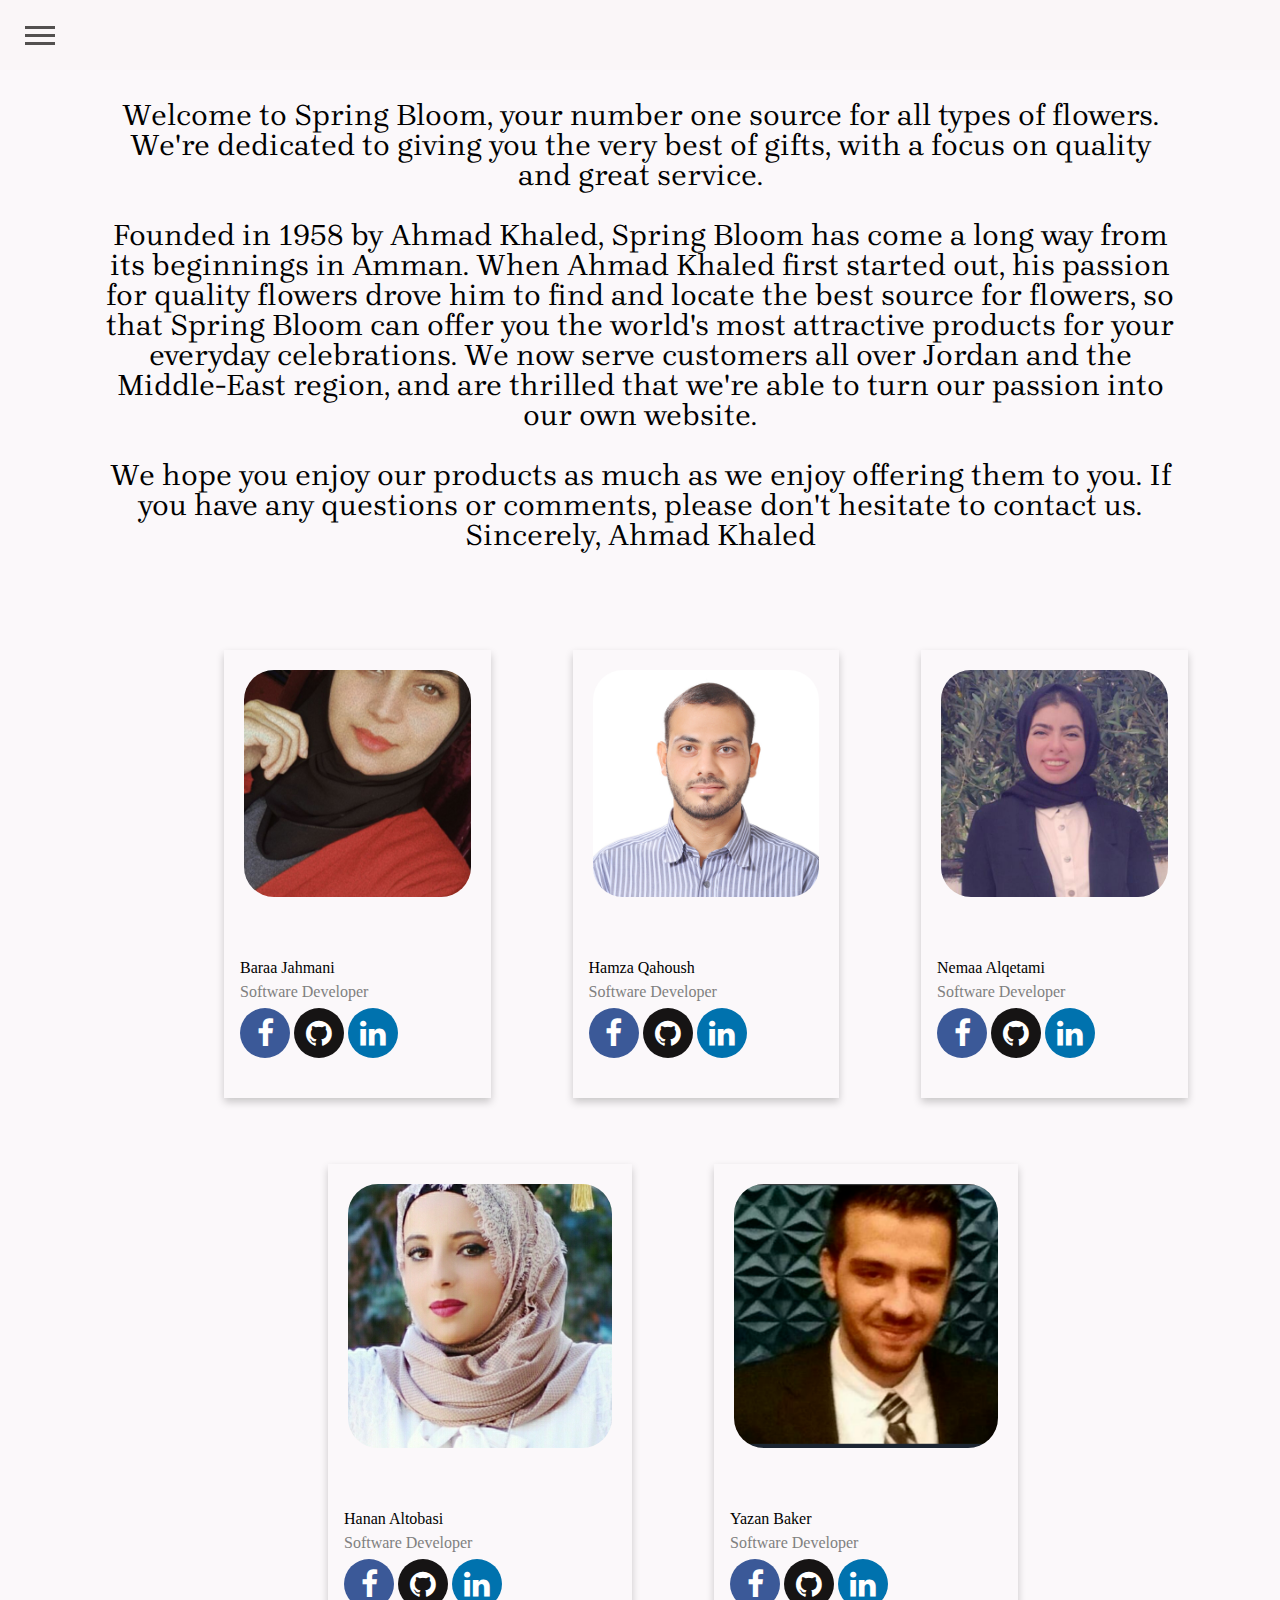
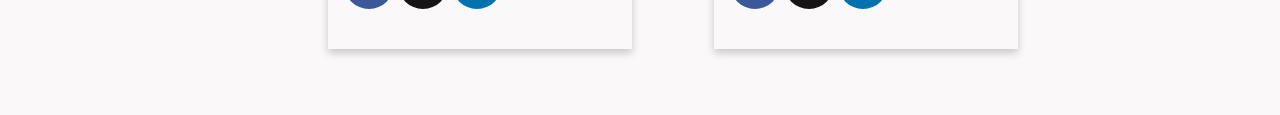
==== commit 5dc00271: "Last touches on css and js" ====
--- a/aboutUs.html
+++ b/aboutUs.html
@@ -4,56 +4,68 @@
     <meta charset="UTF-8">
     <meta http-equiv="X-UA-Compatible" content="IE=edge">
     <meta name="viewport" content="width=device-width, initial-scale=1.0">
-    <link rel="stylesheet" href="./css/styles.css">
+  
     <link rel="stylesheet" href="https://cdnjs.cloudflare.com/ajax/libs/font-awesome/4.7.0/css/font-awesome.min.css">
     <title>About Us</title>
     <link rel="preconnect" href="https://fonts.gstatic.com">
     <link href="https://fonts.googleapis.com/css2?family=Nunito:wght@200&family=Syne+Mono&display=swap" rel="stylesheet">
-</head>
+    <link href="https://unpkg.com/ionicons@4.5.10-0/dist/css/ionicons.min.css" rel="stylesheet">
+    <link rel="stylesheet" href="./css/reset.css">
+    <link rel="stylesheet" href="./css/styles.css">
+    <style>
+      @import url('https://fonts.googleapis.com/css2?family=Brygada+1918:ital@1&display=swap');
+      </style>
+ <style>
+  @import url('https://fonts.googleapis.com/css2?family=Righteous&display=swap');
+  </style>
+
+  </head>
  
  
  
 <body >
-    <header>
-        <a href="">
+  <header>
+    <a href="./home.html"><img src="https://i.ibb.co/RNTYZpg/logo2.png" class="headerlogo" ></a>
+
+ 
     
-      <i class="icon ion-md-cart" > </i><span>Cart</span>          
+       
+    <ul>
+        <li class="cart">
+            <a href="./cart.html">
+
+                <i class="icon ion-md-cart" style="font-size: 2.90em;"> </i><span style="font-size: 1.90em;" >0</span>
+        </li>
+
+        </a>
+
+    </ul>
+    </header>
     
-        </a>
- 
-        </header>
-        
-        
         <nav>
-    
-            <div id="nav-container">
-    
-                <div class="button" tabindex="0">
-                    <span class="icon-bar"></span>
-                    <span class="icon-bar"></span>
-                    <span class="icon-bar"></span>
-                </div>
-                <div id="nav-content" tabindex="0">
-                    <ul>
-                        <li><a href="#">Home</a></li>
-                   
-                        <li><a href="">About Us</a></li>
-                
-                        <li><a href="">Special Occasions</a></li>
-                        
-                        <!-- <li><a href="">Cart</a></li> -->
-                      
-                        <li class="small"><a href="">SignUp</a><a href="">LogIn</a></li>
-                    </ul>
-                </div>
-    
+          <div id="nav-container">
+
+            <div class="button" tabindex="0">
+                <span class="icon-bar"></span>
+                <span class="icon-bar"></span>
+                <span class="icon-bar"></span>
+            </div>
+            <div id="nav-content" tabindex="0">
+                <ul>
+                    <li><a href="home.html">Home</a></li>
+               
+                    <li><a href="aboutUs.html">About Us</a></li>
+            
+                    <li><a href="ceremony.html">Special Occasions</a></li>
+                    
+                 
+                </ul>
+            </div>
+
         </nav>
  
      
-   <section>
-    <h1 id='aboutus-heading' style='font-size: 100px;'>About Us</h1>
-   </section>
- 
+  
    <section>
      <p id='intro-aboutus' style="font-size: 30px;">Welcome to Spring Bloom, your number one source for all types of flowers. We're dedicated to giving you the very best of gifts, with a focus on quality and great service.<br><br>
  
@@ -68,17 +80,19 @@
       
       Ahmad Khaled</p>
    </section>
-   <p id='our-team-heading' style="font-size: 50px;">Our Team</p>
-    <div class="rowYzn">
+   <section class="imagesSection">
+ <section class="imageSection" >
+     <div class="rowYzn">
         <div class="columnYzn">
           <div class="cardYzn">
-            <img src="./img/team-1-2.jpg" alt="Baraa Jahmani" style="width:100%">
-            <div class="container">
+            <img src="/img/team-1-2.jpg" alt="Hamza Qahoush" style="width:100%">
+            <div class="containerYzn">
               <h2>Baraa Jahmani</h2>
               <p class="titleYzn">Software Developer</p>
               <a href="#" class="fa fa-facebook"></a>
               <a href="https://github.com/baraarami" class="fa fa-github"></a>
               <a href="#" class="fa fa-linkedin"></a>
+          
             </div>
           </div>
         </div>
@@ -109,7 +123,16 @@
           </div>
         </div>
       </div>
-      <div class="columnYzn">
+  </section>
+
+   </section>
+ 
+   
+
+
+<section class="imageSection">
+
+     <div class="columnYzn">
         <div class="cardYzn">
           <img src="./img/team-1-4.jpg" alt="Hanan Altobasi" style="width:100%">
           <div class="containerYzn">
@@ -136,6 +159,9 @@
       </div>
     </div>
  
+</section>
+
+   
  
  
  
@@ -143,58 +169,6 @@
 </body>
  
  
- 
-<footer class="footer-distributed">
-    <hr>
-    <div class="footer-left">
- 
-        <h3>Spring<span>Bloom</span></h3>
- 
-        <p class="footer-links">
-            ·
-            <a href="#">Home</a>
-            ·
-            <a href="">About Us</a>
-            ·
-            <a href="#">Special Occasions</a>
-            ·
-            <!-- <a href="#">Cart</a> -->
- 
- 
-        </p>
- 
-        <p class="footer-company-name">SpringBloom &copy; 2021</p>
-    </div>
- 
-    <div class="footer-center">
- 
-        <div>
-         
- 
-            <p><span>Street</span> Amman, Jordan</p>
-        </div>
- 
-        <div>
-            <p >0790000000</p>
-        </div>
- 
-        <div>
-           
-            <p><a href="mailto:support@company.com">contact@SpringBloom.com</a></p>
-        </div>
- 
-    </div>
- 
-    <div class="footer-right">
- 
-        <p class="footer-company-about">
-            <span>About the company</span>
-        ........
-        </p>
-    
-    
-    </div>
- 
- </footer> 
+
 <script src="./js/app.js"></script>
-</html>
+</html>--- a/css/styles.css
+++ b/css/styles.css
@@ -6,6 +6,10 @@
  *{
   box-sizing: border-box;
  
+}
+main{
+  display: block;
+  bottom: 0;
 }
 
 .slide-container{
@@ -86,10 +90,13 @@
     color: white;
     padding: 12px 20px;
     border: none;
+    border-radius: 15px;
     cursor: pointer;
     position: relative;
     right: 500px;
-
+     width: 30%;
+     font-size: larger;
+     font-family: cursive;
   }
   
   input[type=submit]:hover {
@@ -175,6 +182,7 @@
   #CoverNav{
       position: relative;
       bottom: 80px;
+      margin-left: 1530px;
   }
   #CoverButton:hover {background-color: #eea5c1;}
   #CoverButton{
@@ -190,9 +198,10 @@
   transition: all 0.5s;
   cursor: pointer;
   margin: 5px;
-  margin-left: 1000px;
+  margin-left: 1500px;
   position: relative;
   bottom:100px ;
+  
   text-shadow: 2px 2px 5px red;
   font-family: 'Zilla Slab', serif;
   }
@@ -201,6 +210,7 @@
   display: inline-block;
   position: relative;
   transition: 0.5s;
+ 
   }
   #CoverButton span::after{
   content: '\00bb';
@@ -226,47 +236,49 @@
 
 
 .headerlogo{
-  color:  black;
-  font: normal 36px 'Cookie', cursive;
+ 
+ 
   margin: 0;
   position: relative;
   right: 700px;
-  bottom: 30px;
-}
-.headerlogo span{
-  color:  #5383d3;
-}
-
-header {
-  z-index: 9;
-  top: 0;
+  width: 75%;
+ 
+}
+
+
+   header {
+     /* z-index: 99; */
     display: flex;
     position: fixed;
     width: 100%;
     height: 70px; 
-      background-color: rgba(5, 5, 5, 0.12);
+
+      background-color: rgb(250, 246, 248);
     justify-content: center;
     align-items: center;
-    overflow:hidden;
-  }
+  }
+ header li {
+   display: inline-block;
+
+ }
 header a i{
- color:  rgb(36, 34, 34) ;
+ color:  rgb(83, 80, 80) ;
  display: inline-block;
    
    position: relative;
-  left: 740px;
-  font-weight: bold;
-  
+  left: 690px;
+ 
+ 
 }
 
 header a span{
-  color:  rgb(31, 29, 29) ;
+  color:  rgb(83, 80, 80);
  
     
     position: relative;
    left: 690px;
-  font-weight: bold;
-   
+ 
+
  }
   .mySlides {
       display:none;
@@ -327,7 +339,7 @@
     top: 0;
     left: 0;
     height: calc(100% - 70px);
-    background: #ececec;
+    background: transparent;
     pointer-events: auto;
     transform: translateX(-100%);
     transition: transform .3s;
@@ -348,6 +360,7 @@
     display: block;
     text-transform: uppercase;
     transition: color .1s;
+    font-family: 'Righteous', cursive;
   }
   
   #nav-content li a:hover {
@@ -384,21 +397,20 @@
     transform: none;
   }
 
-  
-
- 
-
 
 /* ------------------------------ Bara'a part = THE HOME PAGE STAYL----------------------- */
 
 /* slider and images  */
 body{
     background-color: rgba(250, 246, 248, 0.733);
-    
-}
+    margin: 0;
+    padding: 0;
+}
+
 .slider{
+ 
     width: 1000px;
-    overflow: hidden;
+ 
     height: 700px;
     width: 80%;
     border-radius: 50px;
@@ -408,7 +420,7 @@
     /* background-color: #ecdddd; */
     position: relative;
     top: 100px;
-   
+   margin-bottom: 200px;
 }
 
 #img1{
@@ -418,7 +430,7 @@
     position: relative;
     left: 150px;
     border-radius: 40px ;
-    border: solid #e67c85 10px ;
+    border: solid #ebe8e975 10px ;
     box-shadow: 0 10px 10px 0 rgba(230, 111, 170, 0.993);
 }
 #img2{
@@ -429,7 +441,7 @@
    top: 7px;
    left: 150px;
    border-radius: 40px ;
-   border: solid #e67c85 10px ;
+   border: solid #ebe8e975 10px ;
    box-shadow: 0 10px 10px 0 rgba(230, 111, 170, 0.993);
 }
 #img3{
@@ -440,7 +452,7 @@
  top: 10px;
  left: 150px;
  border-radius: 40px ;
- border: solid #e67c85 10px ;
+ border: solid #ebe8e975 10px ;
  box-shadow: 0 10px 10px 0 rgba(230, 111, 170, 0.993);
 }
 #img4{
@@ -451,8 +463,9 @@
   top: 10px;
    left: 150px;
    border-radius: 40px ;
-   border: solid #e67c85 10px ;
+   border: solid #ebe8e975 10px ;
    box-shadow: 0 10px 10px 0 rgba(230, 111, 170, 0.993);
+   
 }
 
 .slides{
@@ -481,29 +494,34 @@
     
 }
 
-#firstImge{
-    width: 20%;
-    height: 20%;
-    padding: 20px;
-    position: relative;
-    left: 210px;
-    top: 130px;
-    border-radius: 50px;
-    box-shadow: 0 10px 10px 0 rgba(228, 105, 181, 0.993);
-}
-h3{
-    padding: 20px;
-    height: 10px;
-}
-#p1{
-  position: relative;
-  left: 210px;
-  top:132px;
-}
-.add-cart1{
-  position: relative;
-  top:90px;
-  left: 400px;
+.itemsSection{
+  display: flex;
+  justify-content: center;
+  align-items: center;
+  margin-bottom: 50px;
+}
+
+.image{
+  width: 33%;
+  display: flex;
+  justify-content: center;
+  align-items: center;
+  flex-direction: column;
+}
+
+.itemsSection img {
+  width: 70%;
+  /* height: 20%; */
+  padding: 20px;
+  border-radius: 50px;
+  box-shadow: 0 10px 10px 0 rgba(228, 105, 181, 0.993);
+}
+
+.itemsSection h3{
+  padding: 20px;
+  height: 10px;
+}
+.itemsSection a{
   padding: 10px;
   color: rgb(26, 25, 25);
   font-weight: bolder;
@@ -512,156 +530,28 @@
   border-radius: 50px;
   border: solid 2px black;
   box-shadow: 0 10px 10px 0 rgba(228, 105, 181, 0.993);
-}
-#secImge{
-    width: 20%;
-    height: 20%;
-    padding: 20px;
-    position: relative;
-    bottom: 430px;
-    left: 770px;
-    border-radius: 50px;
-    box-shadow: 0 10px 10px 0 rgba(228, 105, 181, 0.993);
-}
-#p3{
-    height: 10px;
-    position: relative;
-    bottom: 430px;
-    left: 770px;
-}
-.add-cart2 {
-    position: relative;
-    bottom: 482px;
-    padding: 10px;
-    left: 1000px;
-    color: rgb(14, 13, 13);
-   font-weight: bolder;
-   background-color: #d488c1;
-   font-size:x-large;
-   border-radius: 50px;
-   border: black  2px solid;
-   box-shadow: 0 10px 10px 0 rgba(228, 105, 181, 0.993);
-}
-#thirdImge{
-    width: 20%;
-    height: 20%;
-    padding: 20px;
-    position: relative;
-    bottom: 1000px;
-    left: 1300px;
-    border-radius: 50px;
-    box-shadow: 0 10px 10px 0 rgba(228, 105, 181, 0.993);
-}
-#p4{
-    position: relative;
-    bottom: 1000px;
-    left: 1300px;
-}
-.add-cart3{
-    position: relative;
-    bottom: 1050px;
-    left: 1500px;  
-    padding: 10px;
-    color: rgb(7, 7, 7);
-   font-weight: bolder;
-   background-color: #d488c1;
-   font-size:x-large;
-   border-radius: 50px;
-   border: solid 2px black;
-   box-shadow: 0 10px 10px 0 rgba(228, 105, 181, 0.993);
-}
-#fourthImge{
-    width: 20%;
-    height: 20%;
-    padding: 20px;
-    position: relative; 
-    bottom: 1000px;
-    left: 210px;
-    border-radius: 50px;
-    box-shadow: 0 10px 10px 0 rgba(228, 105, 181, 0.993);
-}
-#p5{
-    position: relative; 
-    bottom: 1000px;
-    left: 210px;  
-}
-.add-cart4{
-    position: relative; 
-    bottom: 1040px;
-    padding: 10px;
-    left: 400px;
-    color: rgb(12, 12, 12);
-   font-weight: bolder;
-   background-color: #d488c1;
-   font-size:x-large;
-   border-radius: 50px;
-   border: solid 2px black;
-   box-shadow: 0 10px 10px 0 rgba(228, 105, 181, 0.993);
-}
-#fivthImge{
-    width: 20%;
-    height: 20%;
-    padding: 20px;
-    position: relative; 
-    bottom: 1560px;
-    left: 770px ;
-    border-radius: 50px;
-    box-shadow: 0 10px 10px 0 rgba(228, 105, 181, 0.993);
-}
-#p6{
-    position: relative; 
-    bottom: 1560px;
-    left: 770px ;
-}
-.add-cart5{
-    position: relative; 
-    bottom: 1611px;
-    padding: 10px;
-    left: 1000px ;
-    color: rgb(19, 18, 18);
-   font-weight: bolder;
-   background-color: #d488c1;
-   font-size:x-large;
-   border-radius: 50px;
-   border: black 2px solid;
-   box-shadow: 0 10px 10px 0 rgba(228, 105, 181, 0.993);
-}
-#sexthImge{
-    width: 20%;
-    height: 20%;
-    padding: 20px;
-    position: relative; 
-    bottom: 2130px;
-    left: 1300px ;
-    border-radius: 50px;
-    box-shadow: 0 10px 10px 0 rgba(228, 105, 181, 0.993);
-}
-#p7{
-    position: relative; 
-    bottom: 2130px;
-    left: 1300px ;
-}
-.add-cart6{
-    position: relative; 
-    bottom: 2180px;
-    left: 1500px ;
-    padding: 10px;
-    color: rgb(0, 0, 0);
-   font-weight: bolder;
-   background-color: #d488c1;
-   font-size:x-large;
-   border-radius: 50px;
-   border: solid 2px black;
-   box-shadow: 0 10px 10px 0 rgba(228, 105, 181, 0.993);
-}
-
+
+
+}
+
+h3 {
+  display: block;
+  font-size: 1.17em;
+  margin-block-start: 1em;
+  margin-block-end: 1em;
+  margin-inline-start: 0px;
+  margin-inline-end: 0px;
+  
+font-size: 25px;
+font-family: 'Satisfy', cursive;
+}
 
 .navigation-manual{
 position:absolute;
-width: 1300px;  /*controle the chick points */
+width: 1900px;  /*controle the chick points */
 margin-top: -40px;
 display: flex;
-bottom: 2px;
+bottom: 130px;
 justify-content: center;
 }
 
@@ -755,7 +645,9 @@
   padding: 2px;
 }
 
-
+/* a{
+  padding-bottom: 50px;
+} */
 /* YAZAN PART - THE ABOUT US STYLING */
  
 /* Three columns side by side */
@@ -784,10 +676,15 @@
  
 /* Some left and right padding inside the container */
 .containerYzn {
-  padding: 23px 16px;
-  
-}
- 
+  padding: 40px 16px;
+  
+}
+.containerYzn h2 {
+  margin-bottom: 8px;
+}
+.containerYzn p {
+  margin-bottom: 8px;
+}
 /* Clear floats */
 .containerYzn::after, .rowYzn::after {
   
@@ -796,6 +693,25 @@
   display: table;
 }
  
+.imageSection{
+  display: flex;
+  justify-content: center;
+  align-items: center;
+  margin-bottom: 50px;
+  
+}
+ .imageSection img {
+  width: 70%;
+  /* height: 20%; */
+  padding: 20px;
+  border-radius: 50px;
+  
+
+} 
+
+.imagesSection{
+  margin-left: 150px;
+}
 .titleYzn {
   color: grey;
 }
@@ -803,10 +719,11 @@
 .fa {
   padding: 10px;
   font-size: 30px;
-  width: 40px;
+  width: 50px;
   text-align: center;
   text-decoration: none;
   border-radius: 50%;
+ 
 }
  
 /* Add a hover effect if you want */
@@ -841,7 +758,9 @@
 }
 #intro-aboutus{
   font-family: 'Nunito', sans-serif;
-  padding: 80px;
+  padding: 100px;
+  text-align: center;
+  font-family: 'Brygada 1918', serif;
   
 }
  
@@ -855,6 +774,7 @@
 }
  
  
+ 
 /* hover btn */
 .image:hover .cart1{
  
@@ -873,17 +793,16 @@
 /*--------------------------------end---------------------*/
 
 
-
-
 /*  -------------------------------- neama'a part ----------------------------------- */
- 
 footer{
   /* position: fixed; */
-  bottom: 0;
+  bottom: 0%;
   position: relative;
-  top: -2000px;
-}
-
+ top: 0%;
+}
+section{
+  display: block;
+}
 .footer-distributed{
   background-color: rgba(189, 185, 185, 0.12);
   box-shadow: 0 1px 1px 0 rgba(0, 0, 0, 0.12);
@@ -906,16 +825,10 @@
   width: 40%;
 }
  
-.footer-distributed h3 {
-  color:  black;
-  font: normal 36px 'Cookie', cursive;
-  margin: 0;
-}
- 
-.footer-distributed h3 span{
-  color:  #5383d3;
-}
- 
+.footerLogo{
+  width: 10%;
+ margin-bottom: 7px;
+}
  
 .footer-distributed .footer-links{
   color: black;
@@ -934,7 +847,8 @@
   color:  #8f9296;
   font-size: 14px;
   font-weight: normal;
-  margin: 0;
+margin: 0;
+ 
 }
  
  
@@ -965,6 +879,7 @@
   color:black;
   vertical-align: middle;
   margin:0;
+   padding-top: 22px;
 }
  
 .footer-distributed .footer-center p span{
@@ -972,8 +887,11 @@
   font-weight: normal;
   font-size:14px;
   line-height:2;
-}
- 
+ 
+}
+ .footer-center :first-child{
+   padding-bottom: 6px;
+ }
 .footer-distributed .footer-center p a{
   color:  #5383d3;
   text-decoration: none;;
@@ -989,6 +907,7 @@
   font-size: 13px;
   font-weight: normal;
   margin: 0;
+  padding-top: 15px;
 }
  
 .footer-distributed .footer-company-about span{
@@ -1074,16 +993,17 @@
  
  
  
- 
 }
  
 #exitButton{ 
   padding: 10px;
-  width: 20px;
+  width: 40px;
   border: none;
-  background-color: rgb(77, 0, 0)  ;
-  color: white;
+  color: rgb(10, 10, 10);
   font-weight: bold;
  
 }
-/* ----------------------- end ------------------*/+
+
+
+/* ----------------------- end ------------------*/
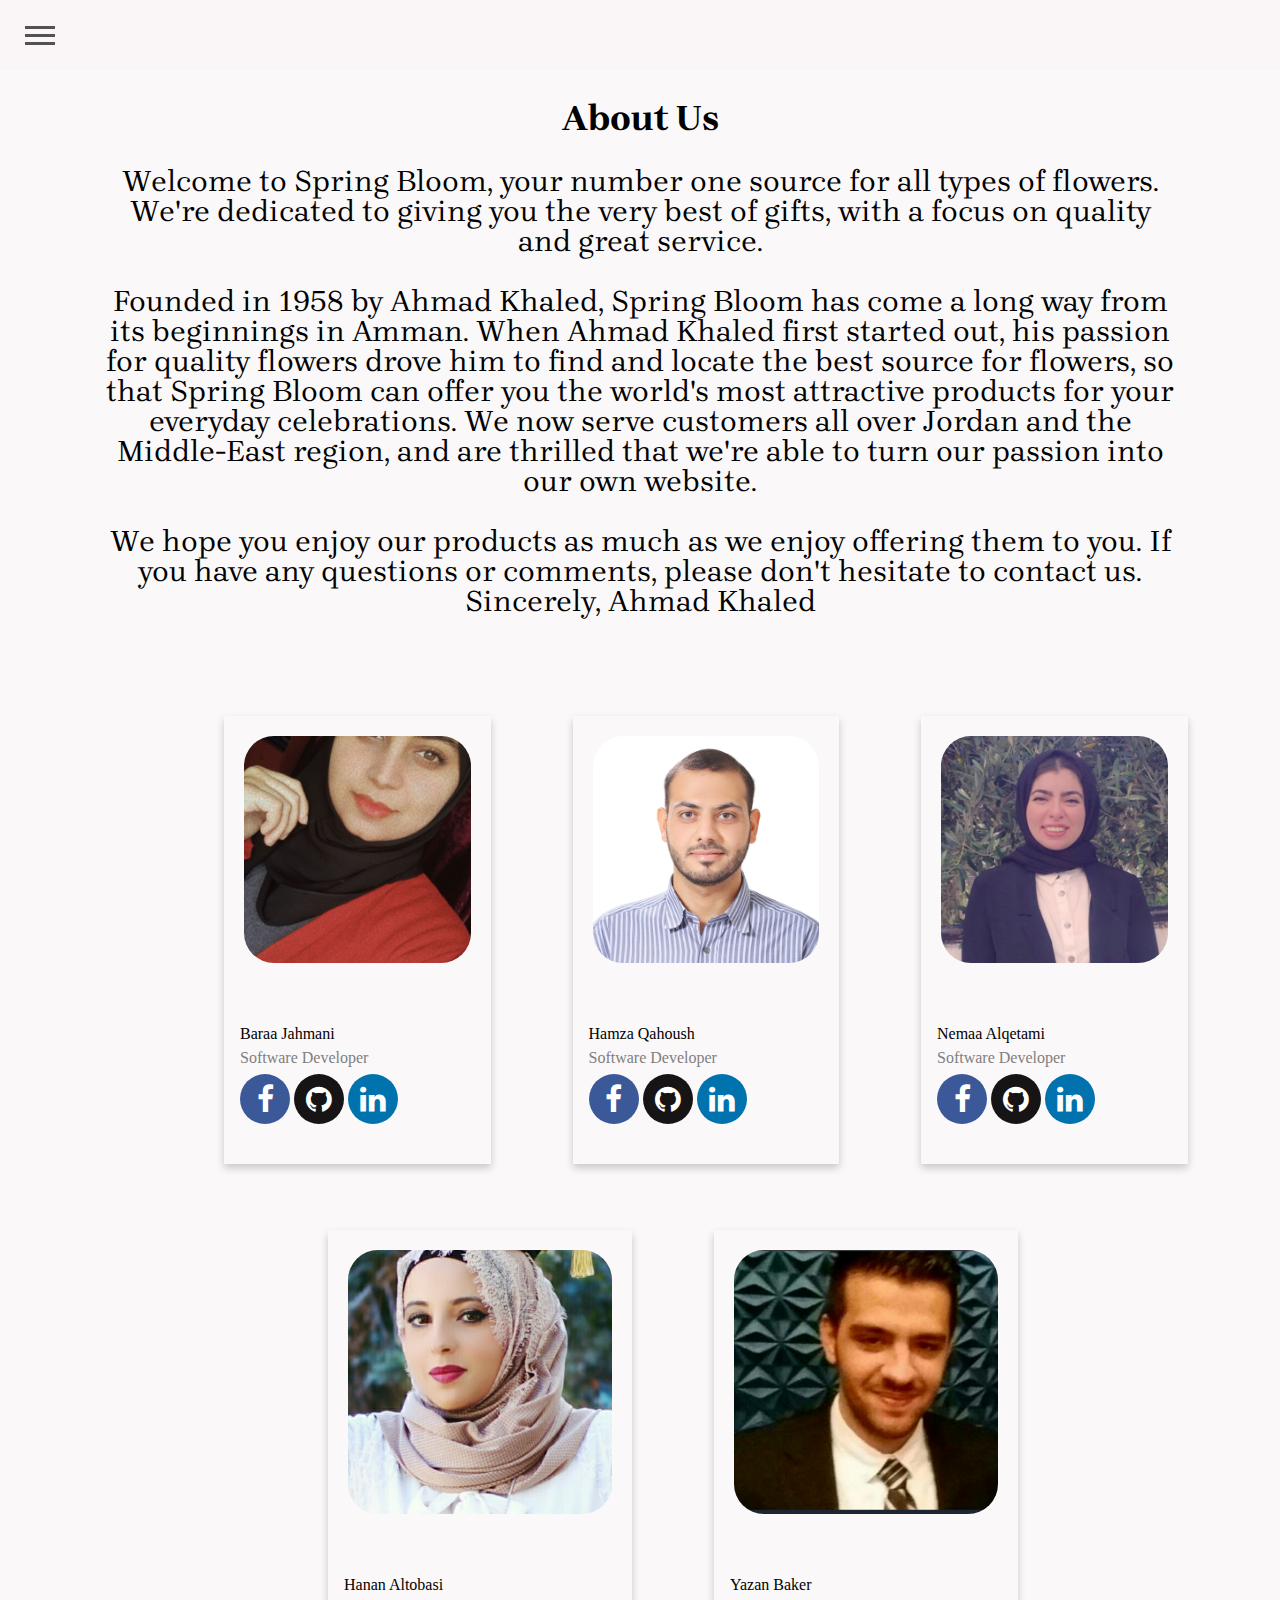
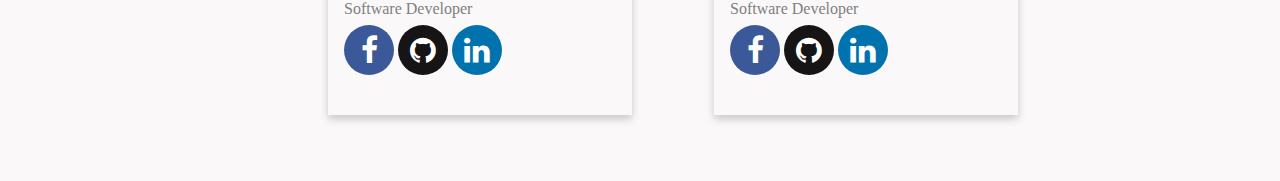
==== commit eb7c210d: "Fixing Css" ====
--- a/aboutUs.html
+++ b/aboutUs.html
@@ -18,13 +18,18 @@
  <style>
   @import url('https://fonts.googleapis.com/css2?family=Righteous&display=swap');
   </style>
-
+ <link rel="icon" href="https://i.ibb.co/RNTYZpg/logo2.png">
   </head>
  
  
  
 <body >
   <header>
+    
+   
+
+
+
     <a href="./home.html"><img src="https://i.ibb.co/RNTYZpg/logo2.png" class="headerlogo" ></a>
 
  
@@ -54,20 +59,25 @@
                 <ul>
                     <li><a href="home.html">Home</a></li>
                
-                    <li><a href="aboutUs.html">About Us</a></li>
+                   
             
                     <li><a href="ceremony.html">Special Occasions</a></li>
                     
-                 
+                  <li><a href="aboutUs.html">About Us</a></li>
                 </ul>
             </div>
 
         </nav>
  
      
+    
+   <section>
   
-   <section>
-     <p id='intro-aboutus' style="font-size: 30px;">Welcome to Spring Bloom, your number one source for all types of flowers. We're dedicated to giving you the very best of gifts, with a focus on quality and great service.<br><br>
+     <p id='intro-aboutus' style="font-size: 30px;">
+      
+      <span>About Us</span><br><br>
+
+      Welcome to Spring Bloom, your number one source for all types of flowers. We're dedicated to giving you the very best of gifts, with a focus on quality and great service.<br><br>
  
  
       Founded in 1958 by Ahmad Khaled, Spring Bloom has come a long way from its beginnings in Amman. When Ahmad Khaled first started out, his passion for quality flowers drove him to find and locate the best source for flowers, so that Spring Bloom can offer you the world's most attractive products for your everyday celebrations. We now serve customers all over Jordan and the Middle-East region, and are thrilled that we're able to turn our passion into our own website.<br><br>
@@ -80,12 +90,13 @@
       
       Ahmad Khaled</p>
    </section>
+
    <section class="imagesSection">
  <section class="imageSection" >
      <div class="rowYzn">
         <div class="columnYzn">
           <div class="cardYzn">
-            <img src="/img/team-1-2.jpg" alt="Hamza Qahoush" style="width:100%">
+            <img src="./img/team-1-2.jpg" alt="Baraa Jahmani" style="width:100%">
             <div class="containerYzn">
               <h2>Baraa Jahmani</h2>
               <p class="titleYzn">Software Developer</p>
@@ -99,7 +110,7 @@
       
         <div class="columnYzn">
           <div class="cardYzn">
-            <img src="/img/team-1-1.jpg" alt="Hamza Qahoush" style="width:100%">
+            <img src="./img/team-1-1.jpg" alt="Hamza Qahoush" style="width:100%">
             <div class="containerYzn">
               <h2>Hamza Qahoush</h2>
               <p class="titleYzn">Software Developer</p>
--- a/css/styles.css
+++ b/css/styles.css
@@ -14,9 +14,9 @@
 
 .slide-container{
 margin-left:700px ;
-position:relative;
-top: 80px;
-  
+ position:relative;
+top: 80px; 
+
 
 
 }
@@ -763,7 +763,12 @@
   font-family: 'Brygada 1918', serif;
   
 }
- 
+ #intro-aboutus span{
+   font-weight: bold;
+   font-size: larger;
+  
+
+ }
 #our-team-heading{
   font-family: 'Nunito', sans-serif;
 text-align: center;
@@ -1004,6 +1009,23 @@
  
 }
 
-
+.ceremonydiv{
+  margin-bottom: -180px;
+  /* padding-top: 1000px; */
+}
+.ceremonydiv p{
+margin-top: 0;
+font-family: 'Nunito', sans-serif;
+padding: 100px;
+text-align: center;
+font-family: 'Brygada 1918', serif;
+font-size: 35px;
+
+}
+.ceremonydiv span{
+  font-weight: bold;
+   font-size: larger;
+   font-family: 'Brygada 1918', serif;
+}
 
 /* ----------------------- end ------------------*/
